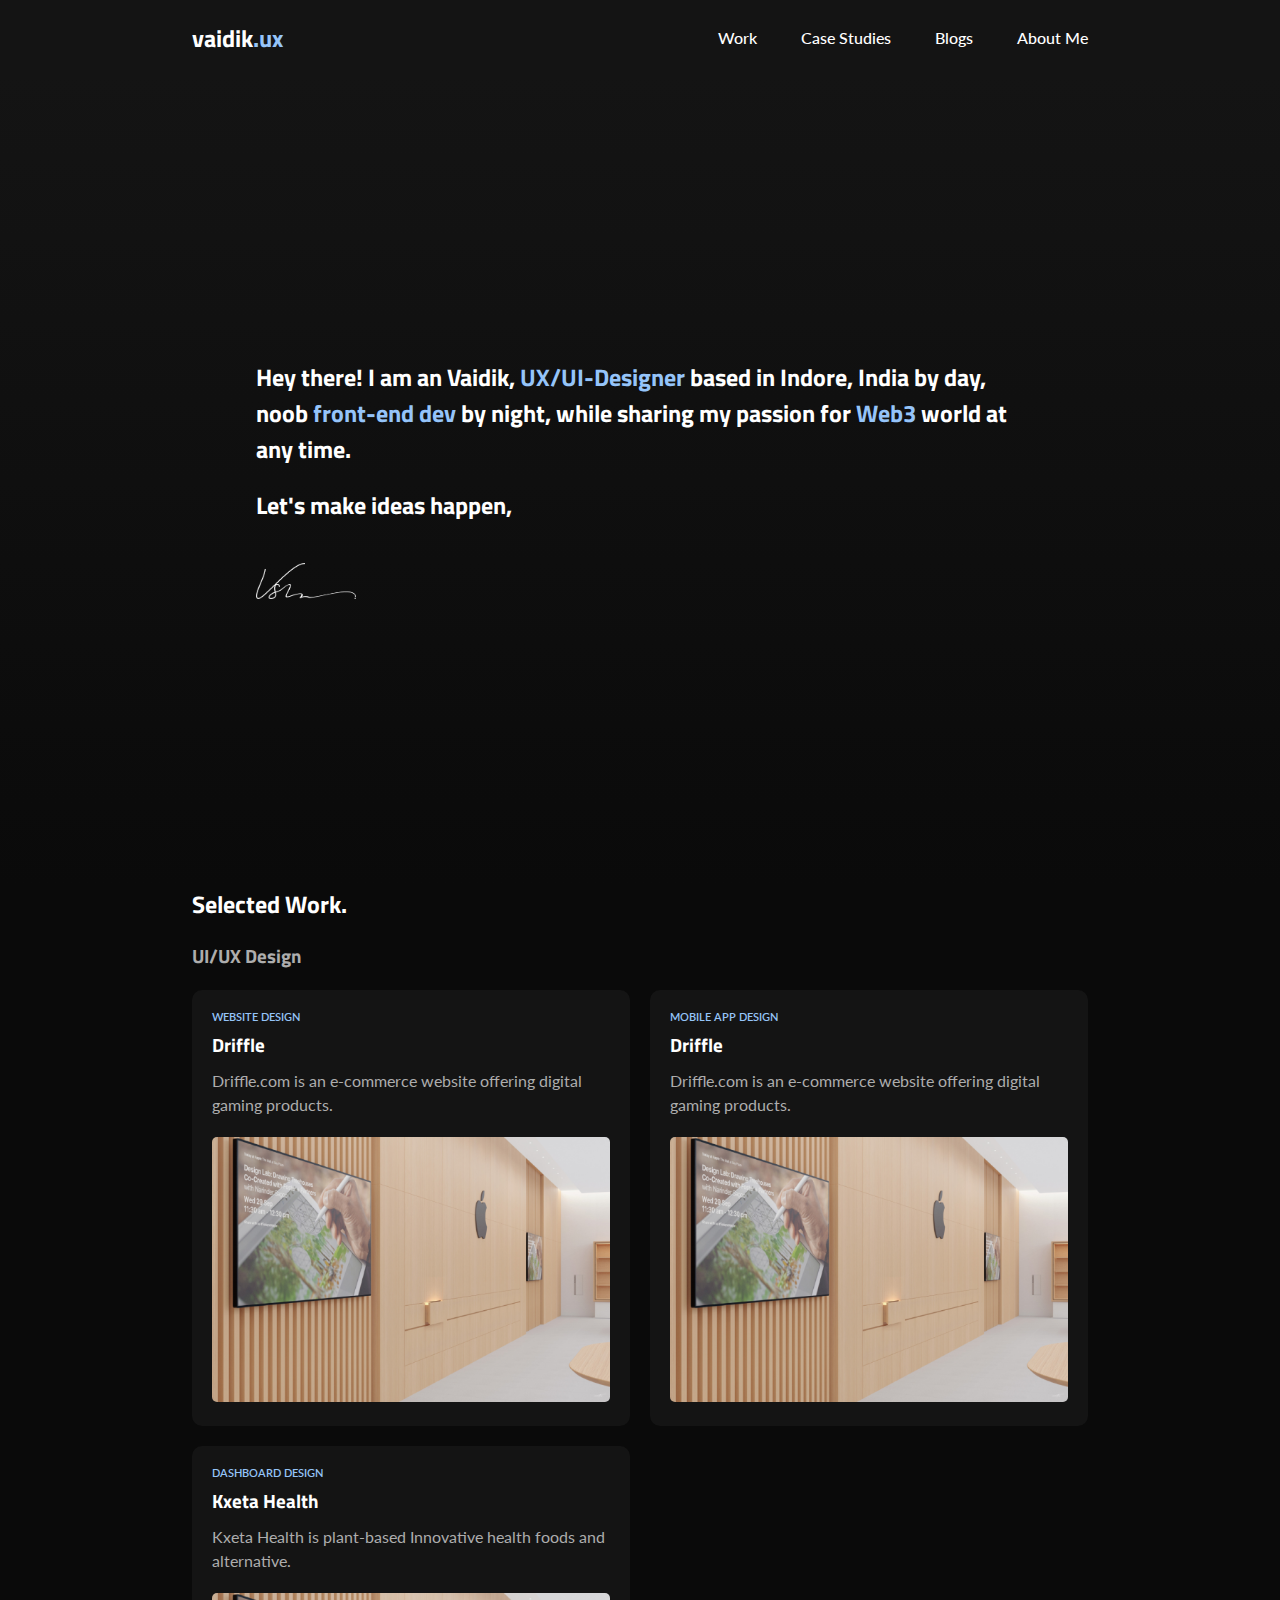
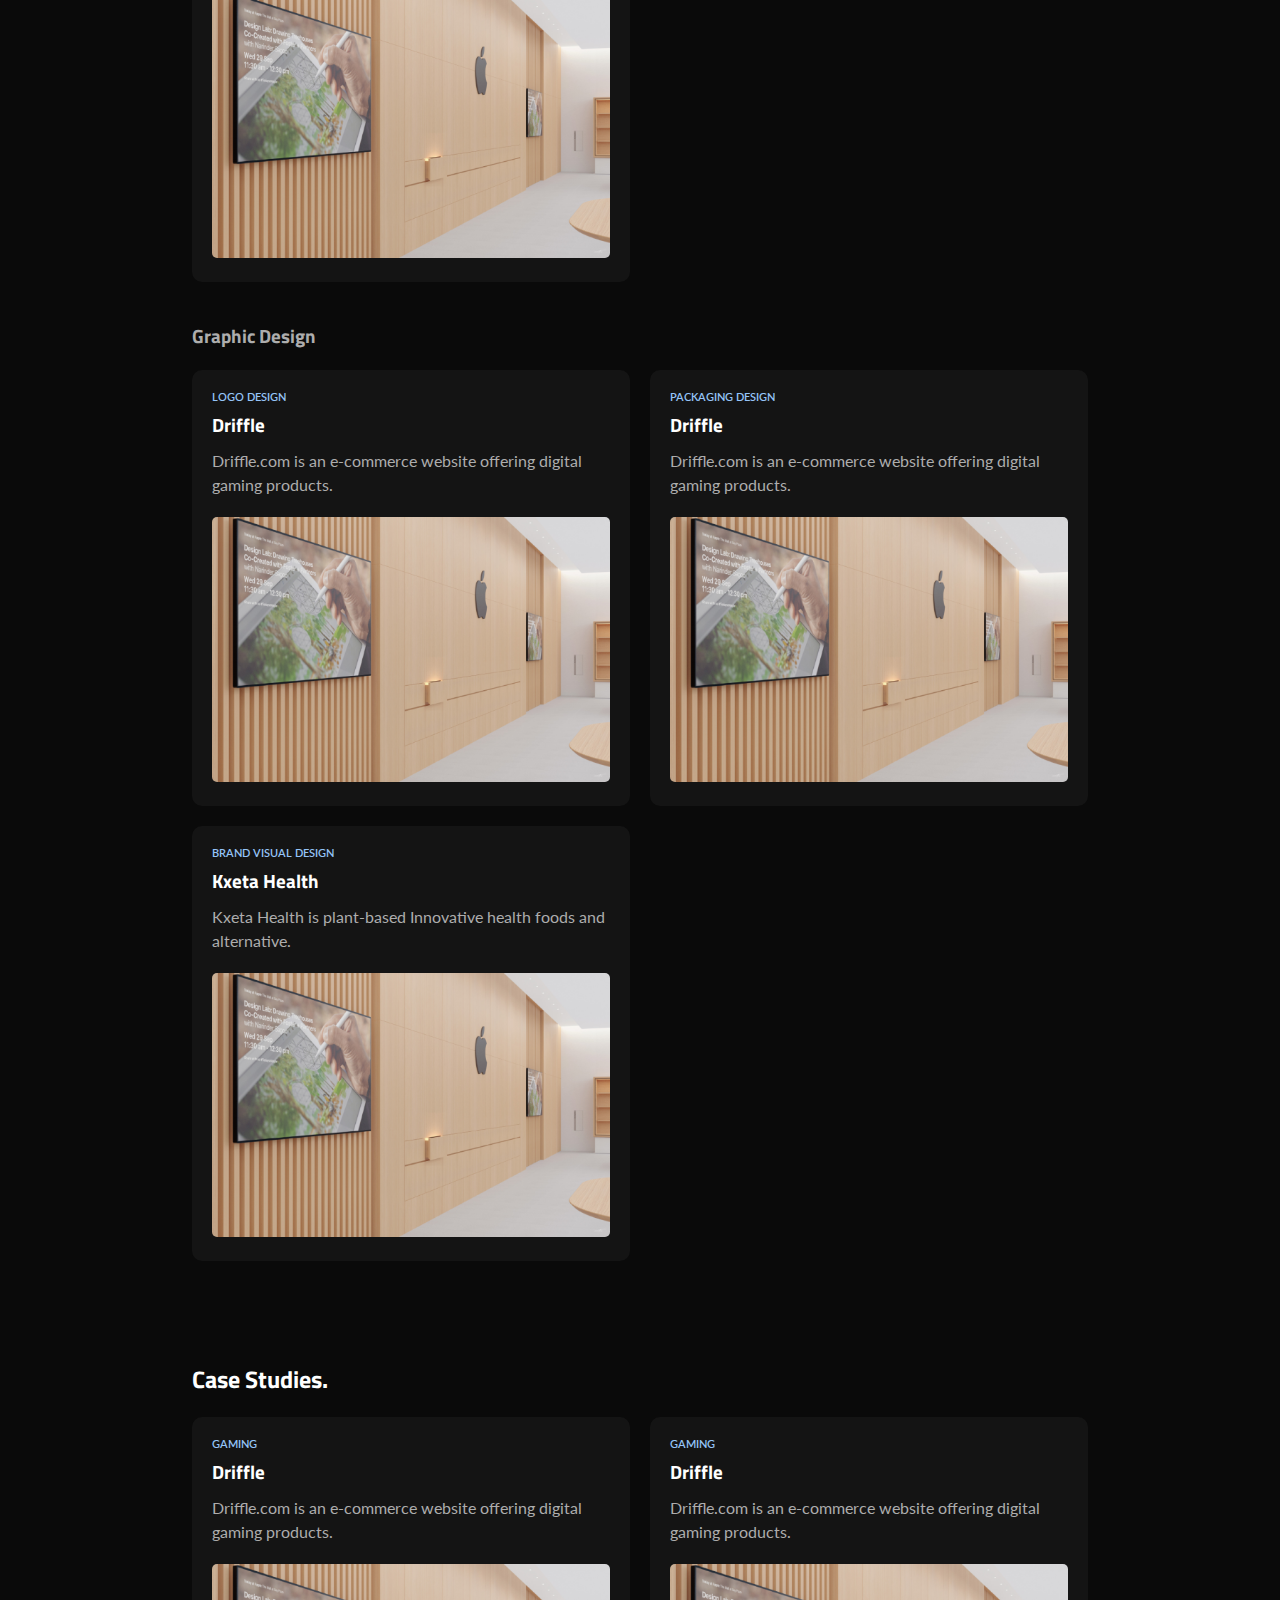
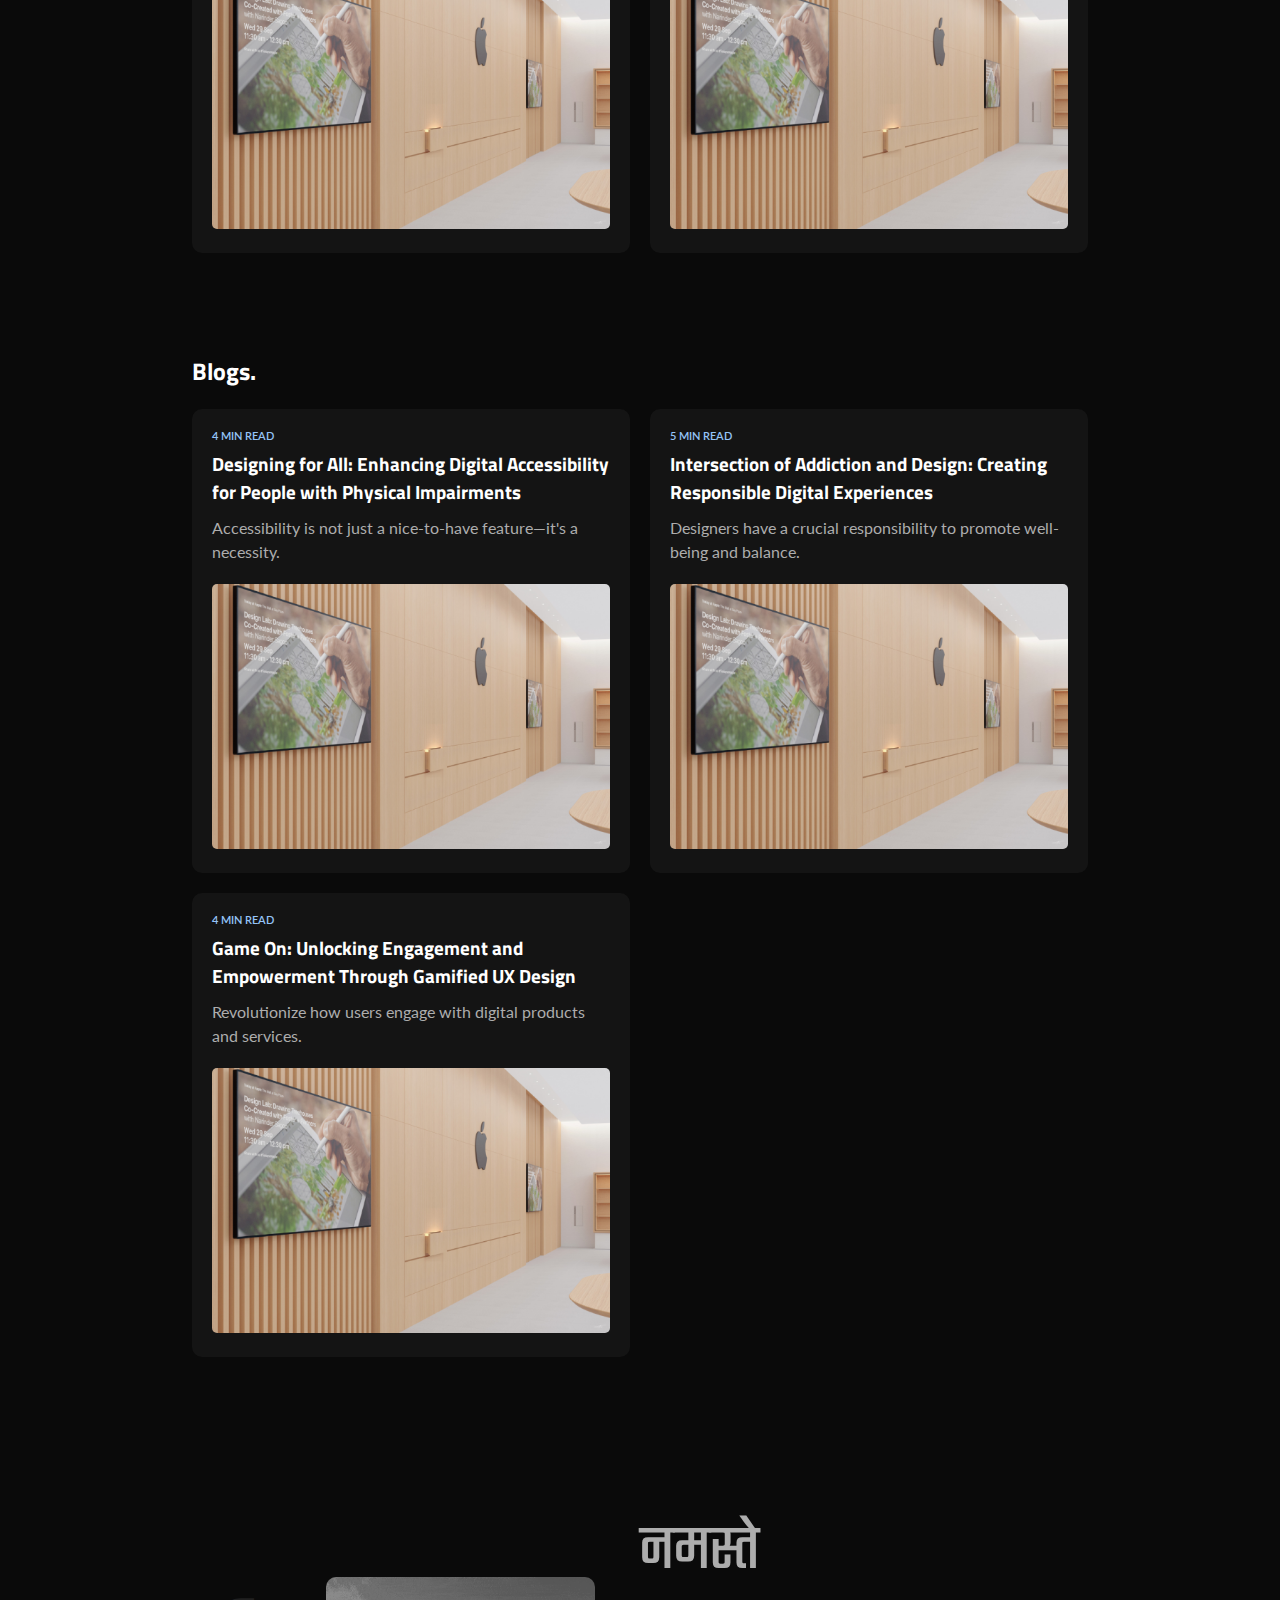
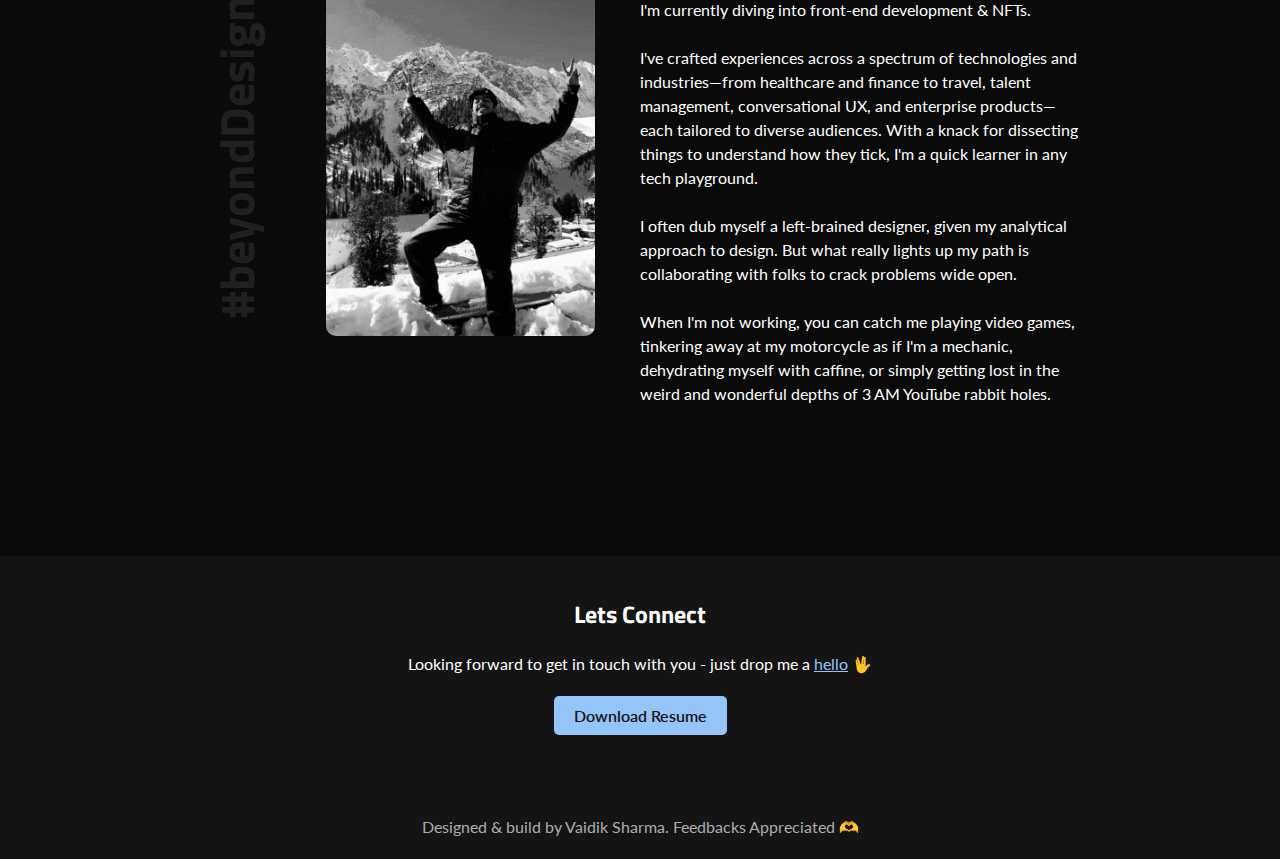
==== index.html @ 624ec1c7 "Add files via upload" ====
<!DOCTYPE html>
<html lang="en">
  <head>
    <link rel="stylesheet" href="stylesheet.css" />
    <meta charset="UTF-8" />
    <meta name="viewport" content="width=device-width, initial-scale=1.0" />
    <title>Vaidik's Portfolio | UI/UX Design</title>
    <meta name="description" content="Explore Vaidik's portfolio showcasing UI/UX design projects, graphic design work, and insightful blog articles on design and technology. Based in Indore, India." />
    <meta name="keywords" content="UI design, UX design, graphic design, portfolio, web design, user experience, Indore, India" />
    <link rel="preconnect" href="https://fonts.googleapis.com" />
    <link rel="preconnect" href="https://fonts.gstatic.com" crossorigin />
    <link
      href="https://fonts.googleapis.com/css2?family=Lato:ital,wght@0,100;0,300;0,400;0,700;0,900;1,100;1,300;1,400;1,700;1,900&display=swap"
      rel="stylesheet"
    />
    <link
      href="https://fonts.googleapis.com/css2?family=Titillium+Web:ital,wght@0,200;0,300;0,400;0,600;0,700;0,900;1,200;1,300;1,400;1,600;1,700&display=swap"
      rel="stylesheet"
    />
    <link
      href="https://fonts.googleapis.com/css2?family=Teko:wght@300..700&display=swap"
      rel="stylesheet"
    />
    <link
      rel="stylesheet"
      href="https://cdnjs.cloudflare.com/ajax/libs/font-awesome/6.5.2/css/all.min.css"
      integrity="sha512-SnH5WK+bZxgPHs44uWIX+LLJAJ9/2PkPKZ5QiAj6Ta86w+fsb2TkcmfRyVX3pBnMFcV7oQPJkl9QevSCWr3W6A=="
      crossorigin="anonymous"
      referrerpolicy="no-referrer"
    />
    <link rel="shortcut icon" type="x-icon" href="favicon.png">  
</head>
  <body>
    <header>
         <div class="logo_text">
            <a href="#home">
                <h2>vaidik</h2>
                <h2 class="logo_dotux">.ux</h2>
            </a>
        </div>

      <div class="header_right">
        <nav>
          <ul class="nav_links">
            <li><a href="#projects">Work</a></li>
            <li><a href="#casestudies">Case Studies</a></li>
            <li><a href="#blogs">Blogs</a></li>
            <li><a href="#about">About Me</a></li>
          </ul>
        </nav>
        </div>  
    </header>

    <div id="home" class="first_section">
      <div class="quote">
        <h2>
          Hey there! I am an Vaidik,
          <em class="highlight-text">UX/UI-Designer</em> based in Indore, India
          by day, noob <em class="highlight-text">front-end dev</em> by night,
          while sharing my passion for
          <em class="highlight-text">Web3</em> world at any time.
        </h2>
        <h2>Let's make ideas happen,</h2>
        <img class="signature" src="signature.webp" alt="Please note that the signature displayed on this website is purely for aesthetic purposes and personal branding. It is not intended to serve as an official or legally binding signature. Any use of this signature for official or legal documents is not recommended and should be avoided. Thank you for your understanding." />
      </div>
    </div>

    <div id="projects" class="project_section">
      <h2>Selected Work.</h2>

      <div class="project_sub_section">
        <div class="project_subheading">
          <h3>UI/UX Design</h3>
        </div>
        <div class="tile_grid">
          <a href="#" target="_blank">
            <div class="tile_card">
            <h6>WEBSITE DESIGN</h6>
            <h3>Driffle</h3>
            <p>
              Driffle.com is an e-commerce website offering digital gaming
              products.
            </p>
            <img
              class="tile_img"
              src="Screenshot 2024-04-13 132102.png"
              alt=""
            />
          </div></a>
          <a href="#" target="_blank">
          <div class="tile_card">
            <h6>MOBILE APP DESIGN</h6>
            <h3>Driffle</h3>
            <p>
              Driffle.com is an e-commerce website offering digital gaming
              products.
            </p>
            <img
              class="tile_img"
              src="Screenshot 2024-04-13 132102.png"
              alt=""
            />
          </div></a>
          <a href="#" target="_blank">
          <div class="tile_card">
            <h6>DASHBOARD DESIGN</h6>
            <h3>Kxeta Health</h3>
            <p>
              Kxeta Health is plant-based Innovative health foods and
              alternative.
            </p>
            <img
              class="tile_img"
              src="Screenshot 2024-04-13 132102.png"
              alt=""
            />
          </div></a>
        </div>
      </div>
      <div class="project_sub_section">
        <div class="project_subheading">
          <h3>Graphic Design</h3>
        </div>
        <div class="tile_grid">
          <div class="tile_card">
            <h6>LOGO DESIGN</h6>
            <h3>Driffle</h3>
            <p>
              Driffle.com is an e-commerce website offering digital gaming
              products.
            </p>
            <img
              class="tile_img"
              src="Screenshot 2024-04-13 132102.png"
              alt=""
            />
          </div>
          <div class="tile_card">
            <h6>PACKAGING DESIGN</h6>
            <h3>Driffle</h3>
            <p>
              Driffle.com is an e-commerce website offering digital gaming
              products.
            </p>
            <img
              class="tile_img"
              src="Screenshot 2024-04-13 132102.png"
              alt=""
            />
          </div>
          <div class="tile_card">
            <h6>BRAND VISUAL DESIGN</h6>
            <h3>Kxeta Health</h3>
            <p>
              Kxeta Health is plant-based Innovative health foods and
              alternative.
            </p>
            <img
              class="tile_img"
              src="Screenshot 2024-04-13 132102.png"
              alt=""
            />
          </div>
        </div>
      </div>
    </div>

    <div id="casestudies" class="casestudies_section">
      <h2>Case Studies.</h2>

      <div class="tile_grid_case">
        <div class="tile_card">
          <h6>GAMING</h6>
          <h3>Driffle</h3>
          <p>
            Driffle.com is an e-commerce website offering digital gaming
            products.
          </p>
          <img
            class="tile_img"
            src="Screenshot 2024-04-13 132102.png"
            alt=""
          />
        </div>
        <div class="tile_card">
          <h6>GAMING</h6>
          <h3>Driffle</h3>
          <p>
            Driffle.com is an e-commerce website offering digital gaming
            products.
          </p>
          <img
            class="tile_img"
            src="Screenshot 2024-04-13 132102.png"
            alt=""
          />
        </div>
      </div>
    </div>

    <div id="blogs" class="blogs_section">
      <h2>Blogs.</h2>

      <div class="tile_grid">
        <div class="tile_card">
          <h6><i class="fa-regular fa-clock"></i> 4 MIN READ</h6>
          <h3>Designing for All: Enhancing Digital Accessibility for People with Physical Impairments</h3>
          <p>
            Accessibility is not just a nice-to-have feature—it's a necessity. 
          </p>
          <img
            class="tile_img"
            src="Screenshot 2024-04-13 132102.png"
            alt=""
          />
        </div>
        <div class="tile_card">
          <h6><i class="fa-regular fa-clock"></i> 5 MIN READ</h6>
          <h3>Intersection of Addiction and Design: Creating Responsible Digital Experiences</h3>
          <p>
            Designers have a crucial responsibility to promote well-being and balance.
          </p>
          <img
            class="tile_img"
            src="Screenshot 2024-04-13 132102.png"
            alt=""
          />
        </div>
        <div class="tile_card">
          <h6><i class="fa-regular fa-clock"></i> 4 MIN READ</h6>
          <h3>Game On: Unlocking Engagement and Empowerment Through Gamified UX Design</h3>
          <p>Revolutionize how users engage with digital products and services.
          </p>
          <img
            class="tile_img"
            src="Screenshot 2024-04-13 132102.png"
            alt=""
          />
        </div>
      </div>
    </div>

    <div id="about" class="about_section">
      <div class="heading">
        <h1 class="vertical_text">#beyondDesign</h1>
      </div>
      <audio id="heartbeat" src="music.mp3" preload="auto">
      </audio>
      
      <div class="about_img_div">
        <img id="play"
          class="about_img"
          src="gifmaker_me.gif"
          alt="a GIF of pictures showcasing vaidik's life other than work."
        />
      </div>
      <div class="about_text">
        <h1 class="hindi">नमस्ते</h1>
        <p>I'm currently diving into front-end development & NFTs.​
<br><br>
            I've crafted experiences across a spectrum of technologies and industries—from healthcare and finance to travel, talent management, conversational UX, and enterprise products—each tailored to diverse audiences. With a knack for dissecting things to understand how they tick, I'm a quick learner in any tech playground.​
        <br><br>    
            I often dub myself a left-brained designer, given my analytical approach to design. But what really lights up my path is collaborating with folks to crack problems wide open.​
            <br><br>
            When I'm not working, you can catch me playing video games, tinkering away at my motorcycle as if I'm a mechanic, dehydrating myself with caffine, or simply getting lost in the weird and wonderful depths of 3 AM YouTube rabbit holes.</p>
      </div>
    </div>

    <footer>
      <h2>Lets Connect</h2>
      <p>
        Looking forward to get in touch with you - just drop me a
        <a href="mailto:vaidiksharma0@gmail.com" class="footer_email">hello</a>
        🖖
      </p>

      <a href="CV_Vaidik_Sharma.pdf" download="CV Vaidik Sharma"> 

      <button type="button"">
        Download Resume
        </button>
    </a>      
      <div class="footer_social_icons">
        <a href="https://www.linkedin.com/in/vaidik-sharma-a60a1a162/" aria-label="Vaidik's LinkedIn Profile"
          ><span style="font-size: 1.2rem">
            <span style="color: white">
              <i class="fa-brands fa-linkedin-in"></i>
            </span> </span
        ></a>
        <a href="https://www.behance.net/vaidiksharma"
        aria-label="Checkout Vadik's design work on Behance"><span style="font-size: 1.2rem">
            <span style="color: white">
              <i class="fa-brands fa-behance"></i>
            </span> </span
        ></a>
        <a href="https://twitter.com/vaidiksharma0" aria-label="See what Vaidik has to say on Twitter."
          ><span style="font-size: 1.2rem">
            <span style="color: white">
              <i class="fa-brands fa-x-twitter"></i>
            </span> </span
        ></a>
        </a>
        <a href="https://github.com/vaidiksharma" aria-label="Checkout some noob code on Vaidik's Github profile."
          ><span style="font-size: 1.2rem">
            <span style="color: white">
              <i class="fa-brands fa-github"></i>
            </span> </span
        ></a>
        </a>
        <a href="https://medium.com/@vaidiksharma0" aria-label="Read more of Vaidik's blogs on Medium."
          ><span style="font-size: 1.2rem">
            <span style="color: white">
              <i class="fa-brands fa-medium"></i>
            </span> </span
        ></a>
      </div>
      <p class="copyright">
        Designed & build by Vaidik Sharma. Feedbacks Appreciated 🫶
      </p>
    </footer>
    <script src="script.js">
    </script>
  </body>
</html>
---- stylesheet.css ----
* {
  margin: 0;
  padding: 0;
  /* box-sizing: content-box; */
}

html {
  scroll-behavior: smooth;
  scroll-padding-top: 130px;
}

body {
  background-color: rgb(10, 10, 10);
}

::-webkit-scrollbar {
  width: 0;
}

h1 {
  font-family: "Titillium Web", sans-serif;
  font-weight: 800;
  font-style: normal;
  color: white;
  margin-bottom: 20px;
}

h2 {
  font-family: "Titillium Web", sans-serif;
  font-weight: 700;
  font-style: normal;
  color: white;
  margin-bottom: 20px;
}

.hindi {
  font-family: "Teko", sans-serif;
  font-optical-sizing: auto;
  font-weight: 400;
  font-style: normal;
  font-size: 4rem;
  color: #adadad;
  margin-bottom: 0;
}

.vertical_text {
  font-size: 3rem;
  font-weight: 700;
  transform: rotate(-90deg);
  color: #202020;
  margin-bottom: 0;
  /* opacity: 0.1; */
}

h3 {
  font-family: "Titillium Web", sans-serif;
  font-weight: 700;
  font-style: normal;
  color: white;
  /* margin-bottom: 20px; */
}

h6 {
  font-family: "Lato", sans-serif;
  font-weight: 600;
  font-style: normal;
  color: #95c4f9;
  margin-bottom: 8px;
  /* margin-top: 20px; */
}

p {
  font-family: "Lato", sans-serif;
  font-weight: 400;
  font-style: normal;
  color: white;
  line-height: 1.5;
}

header {
  position: sticky;
  top: 0;
  display: flex;
  align-items: center;
  justify-content: space-between;
  padding: 20px 15%;
  background-color: #141414;
  z-index: 1;
}

@media (max-width: 450px) {
  header {
    padding: 15px 10%;
  }
}

@media (max-width: 450px) {
  .quote {
    /* background-color: #094f9d; */
    width: 80%;
  }
}

.logo_text {
  display: flex;
  cursor: pointer;
}

.logo_text h2 {
  margin-bottom: 0;
}

.logo_text a {
  display: contents;
}

@keyframes blink {
  0%,
  100% {
    opacity: 1;
  }
  50% {
    opacity: 0;
  }
}
.logo_dotux {
  color: #95c4f9;
  animation: blink 1.5s linear infinite;
}

.nav_links {
  list-style: none;
}

.nav_links li {
  display: inline-block;
  padding-left: 40px;
}

.nav_links li a {
  font-family: "Lato", sans-serif;
  font-weight: 500;
  font-style: normal;
  transition: all 0.3s ease 0s;
  font-size: 16px;
  color: white;
  text-decoration: none;
}

.nav_links li a:hover {
  color: #95c4f9;
}

.header_right {
  display: flex;
  align-items: center;
  gap: 40px;
}

button {
  background-color: #95c4f9;
  border: 0cap;
  border-radius: 5px;
  padding: 10px 20px;
  font-family: "Lato", sans-serif;
  font-weight: 600;
  font-style: normal;
  font-size: medium;
  color: #141414;
  cursor: pointer;
  transition: all 0.3s ease 0s;
  margin-bottom: 40px;
}

button:hover {
  background-color: #aad0fa;
}

.tile_grid a {
  text-decoration: none;
}

.first_section {
  background: rgb(20, 20, 20);
  background: linear-gradient(
    180deg,
    rgba(20, 20, 20, 1) 0%,
    rgba(10, 10, 10, 1) 100%
  );
  height: 90dvh;
  display: flex;
  flex-direction: column;
  justify-content: center;
  align-items: center;
}

.quote {
  width: 60%;
}

.signature {
  width: 100px;
  height: auto;
  margin-top: 20px;
}

em {
  font-style: normal;
}

.highlight-text {
  color: #95c4f9;
}

.project_section {
  padding: 0 15%;
  margin-top: 0px;
}

.casestudies_section {
  padding: 0 15%;
  margin-top: 100px;
}
.blogs_section {
  padding: 0 15%;
  margin-top: 100px;
}

.project_subheading h3 {
  color: #adadad;
  margin-bottom: 20px;
}

.project_sub_section {
  margin-bottom: 40px;
}

.tile_grid {
  display: grid;
  grid-template-columns: repeat(auto-fill, minmax(300px, 1fr));
  grid-gap: 20px;
}

.tile_grid_case {
  display: grid;
  grid-template-columns: 1fr 1fr;
  gap: 20px;
}

.tile_card {
  background-color: #141414;
  box-sizing: border-box;
  padding: 20px;
  border-radius: 10px;
  align-self: stretch;
}

.tile_card:hover {
  background-color: #202020;
  transition: all 0.2s ease-in-out;
  transform: scale(1.01);
}

.tile_card:hover h3 {
  color: #95c4f9;
  transition: all 0.2s ease;
}

.tile_card:hover h6 {
  color: #adadad;
  transition: all 0.2s ease;
}

.tile_img {
  width: 100%;
  margin-top: 20px;
  border-radius: 5px;
}

.tile_card h3 {
  margin-bottom: 10px;
}

.tile_card p {
  color: #adadad;
}

.about_section {
  margin-top: 150px;
  margin-bottom: 150px;
  display: flex;
  padding: 0 15%;
  align-items: center;
  justify-content: space-between;
}

.heading {
  width: 10%;
  height: 100%;
  display: flex;
  align-items: center;
  justify-content: center;
  animation: blink 3s linear infinite;
}

.about_img_div {
  width: 30%;
  height: 100%;
  display: flex;
  align-items: center;
  justify-content: center;
}

.about_img {
  width: 100%;
  border-radius: 10px;
  filter: grayscale();
}

.about_img:hover {
  transition: all 0.3s ease 0s;
  filter: none;
}

.about_text {
  width: 50%;
}

footer {
  background-color: #141414;
  display: flex;
  align-items: center;
  flex-direction: column;
  justify-content: center;
}

footer h2 {
  margin-top: 40px;
}

.footer_email {
  font-family: "Lato", sans-serif;
  font-weight: 400;
  font-style: normal;
  color: #95c4f9;
  text-decoration: underline;
}

footer p {
  margin-bottom: 20px;
}

.copyright {
  color: #adadad;
  margin-bottom: 20px;
}

.footer_social_icons {
  display: flex;
  gap: 20px;
  margin-bottom: 40px;
}

.footer_social_icons i:hover {
  color: #95c4f9;
  transition: all 0.3s ease 0s;
}
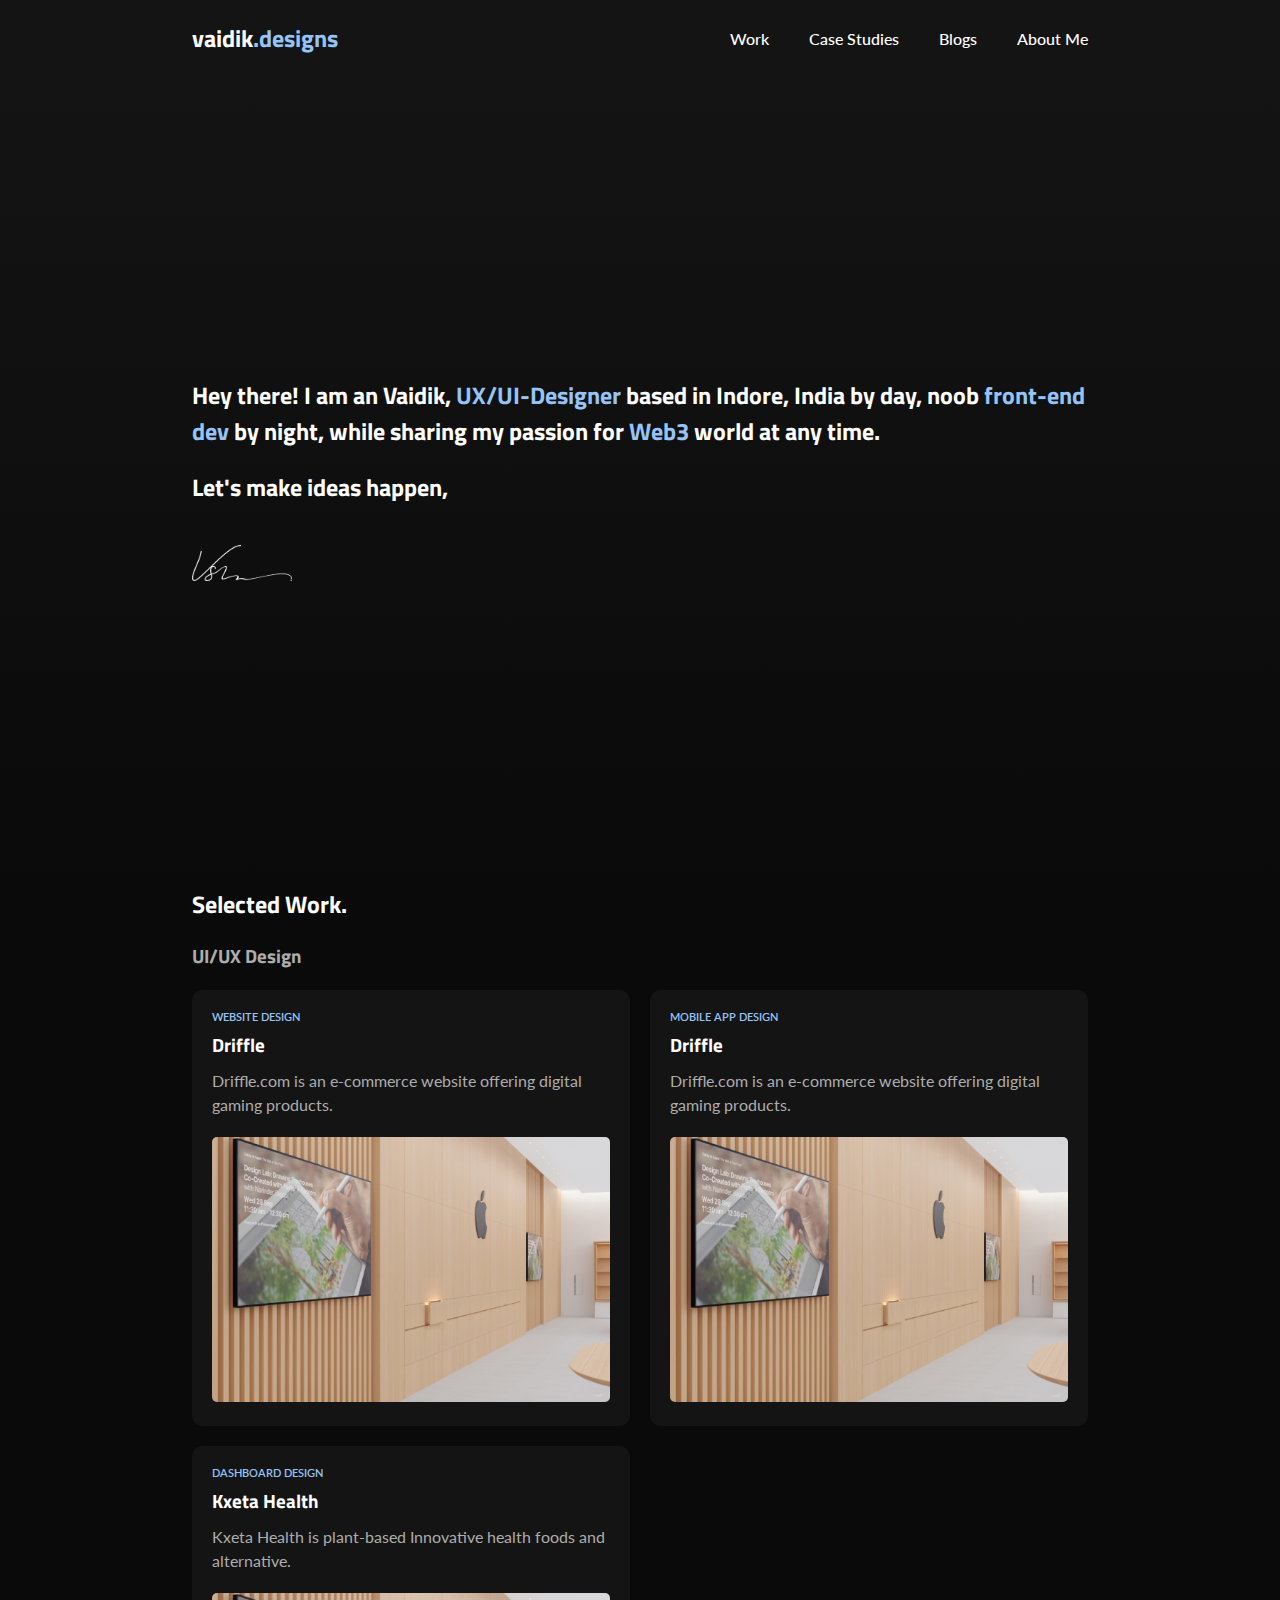
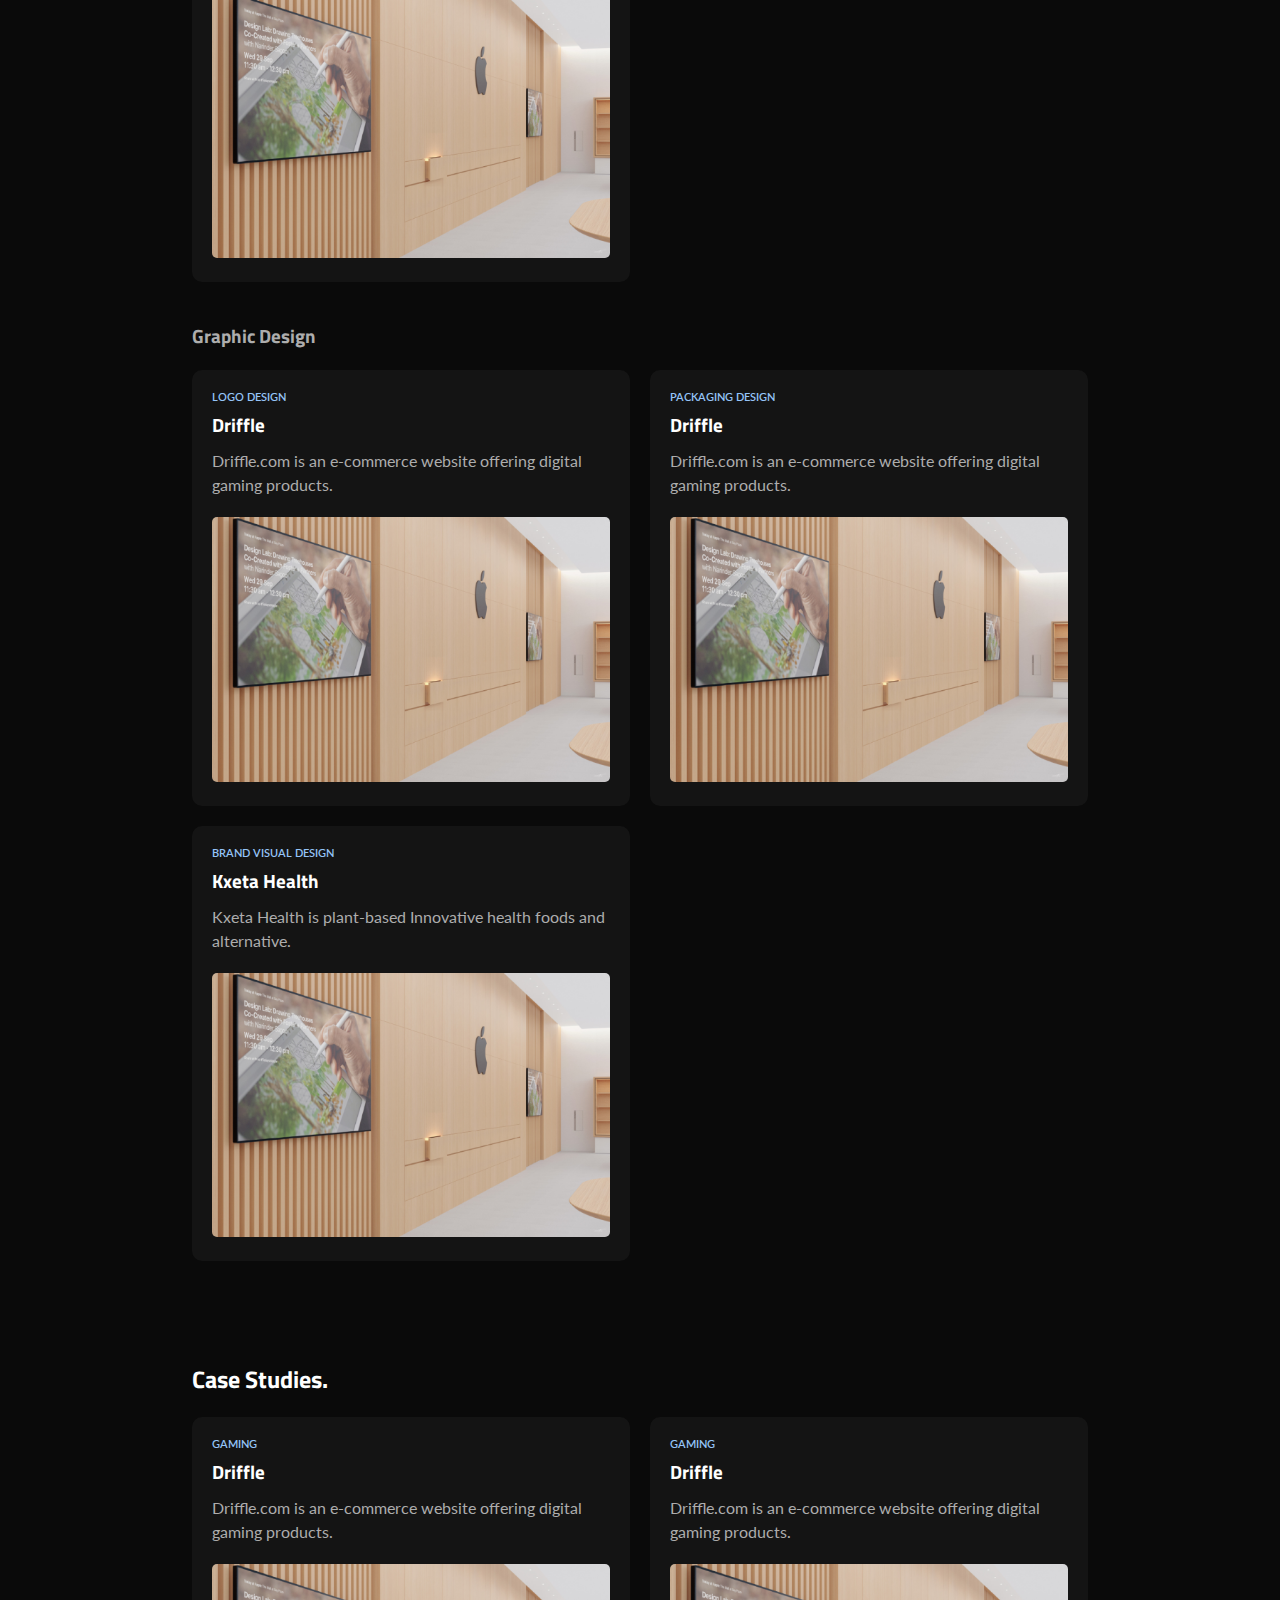
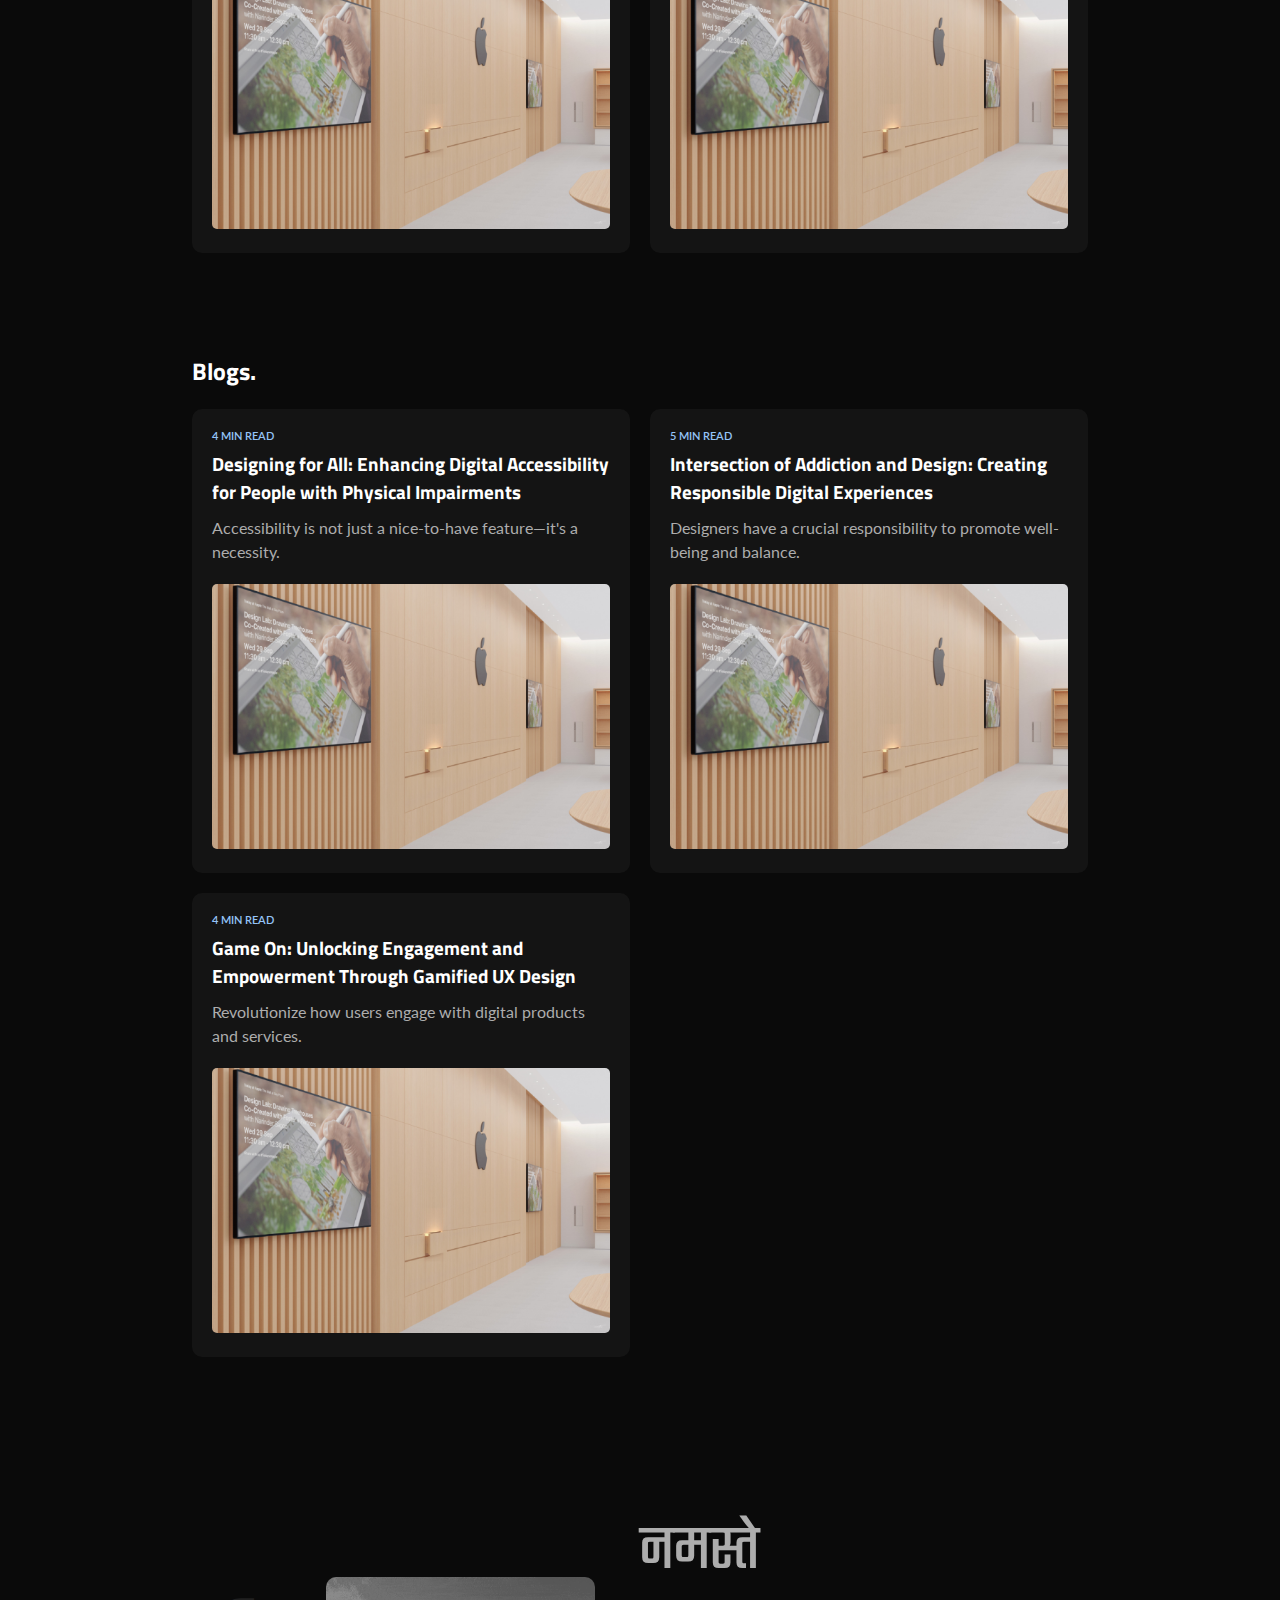
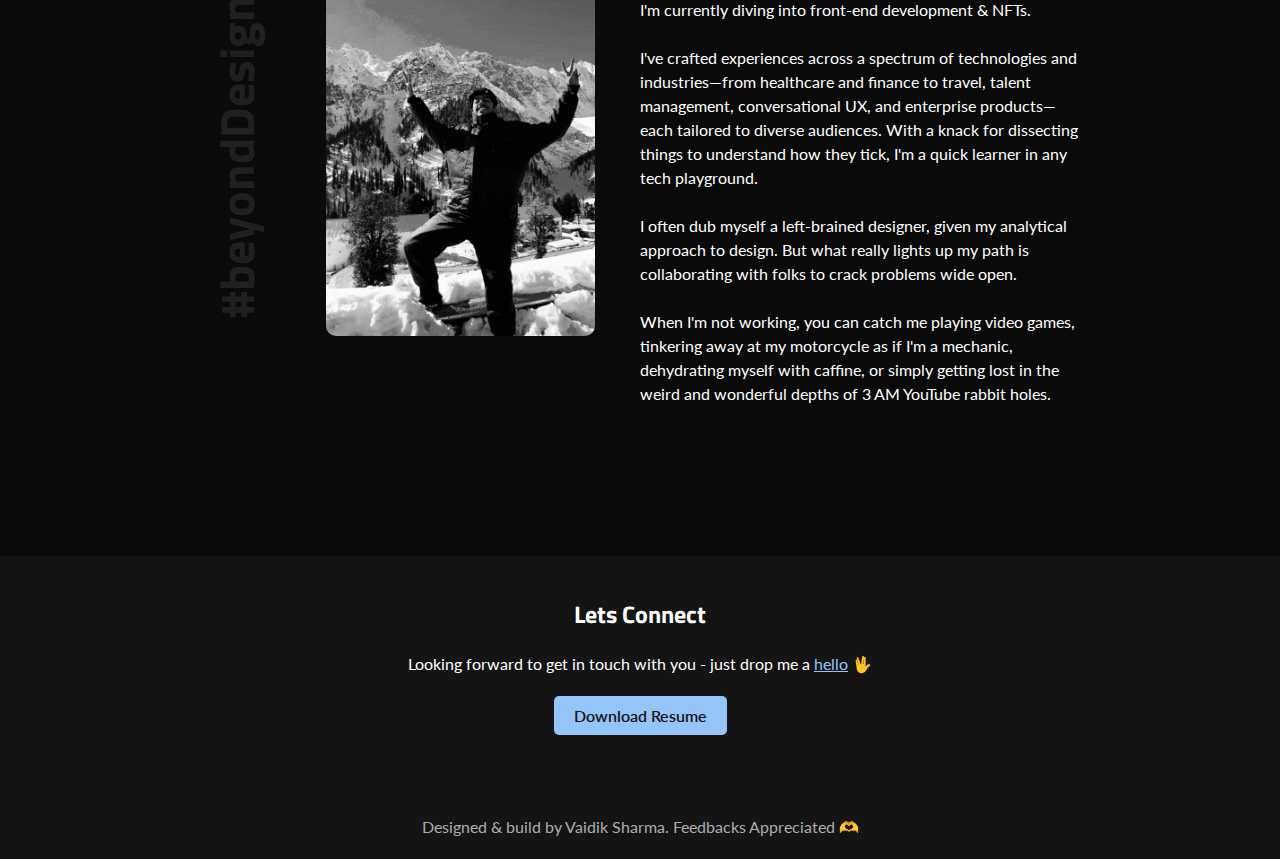
==== commit 61161382: "Add files via upload" ====
--- a/index.html
+++ b/index.html
@@ -28,28 +28,66 @@
       crossorigin="anonymous"
       referrerpolicy="no-referrer"
     />
+    <link rel="stylesheet" href="https://fonts.googleapis.com/css2?family=Material+Symbols+Outlined:opsz,wght,FILL,GRAD@48,400,0,0" />
     <link rel="shortcut icon" type="x-icon" href="favicon.png">  
 </head>
   <body>
-    <header>
+    <nav>
+      <ul class="sidebar">
+
+<li class="nav_top_mobile">
+
+        
+        <div class="logo_text">
+          <a href="#home">
+              <h2>vaidik</h2>
+              <h2 class="logo_dotux">.designs</h2>
+          </a></div>
+
+          <a href="#" onclick="hideSidebar()">
+            <span class="material-symbols-outlined">close</span></a>
+        </li>
+        
+        <li><a href="#projects">Work</a></li>
+        <li><a href="#casestudies">Case Studies</a></li>
+        <li><a href="#blogs">Blogs</a></li>
+        <li><a href="#about">About Me</a></li>
+      </ul>
+      <ul>
+        <li><div class="logo_text">
+          <a href="#home">
+              <h2>vaidik</h2>
+              <h2 class="logo_dotux">.designs</h2>
+          </a>
+      </div></li>
+        <li class="hideOnMobile"><a href="#projects">Work</a></li>
+        <li class="hideOnMobile"><a href="#casestudies">Case Studies</a></li>
+        <li class="hideOnMobile"><a href="#blogs">Blogs</a></li>
+        <li class="hideOnMobile"><a href="#about">About Me</a></li>
+        <li class="menu-button" onclick=showSidebar()><a href="#"><span class="material-symbols-outlined">
+          menu
+          </span></a></li>
+      </ul>
+    </nav>
+
+
+
+    <!-- <header>
          <div class="logo_text">
             <a href="#home">
                 <h2>vaidik</h2>
-                <h2 class="logo_dotux">.ux</h2>
+                <h2 class="logo_dotux">.designs</h2>
             </a>
         </div>
-
-      <div class="header_right">
-        <nav>
+<nav class="navigation">
           <ul class="nav_links">
             <li><a href="#projects">Work</a></li>
             <li><a href="#casestudies">Case Studies</a></li>
             <li><a href="#blogs">Blogs</a></li>
             <li><a href="#about">About Me</a></li>
           </ul>
-        </nav>
-        </div>  
-    </header>
+        </nav>  
+    </header> -->
 
     <div id="home" class="first_section">
       <div class="quote">
@@ -241,9 +279,9 @@
     </div>
 
     <div id="about" class="about_section">
-      <div class="heading">
+      
         <h1 class="vertical_text">#beyondDesign</h1>
-      </div>
+      
       <audio id="heartbeat" src="music.mp3" preload="auto">
       </audio>
       
@@ -281,33 +319,33 @@
         </button>
     </a>      
       <div class="footer_social_icons">
-        <a href="https://www.linkedin.com/in/vaidik-sharma-a60a1a162/" aria-label="Vaidik's LinkedIn Profile"
+        <a href="https://www.linkedin.com/in/vaidik-sharma-a60a1a162/" aria-label="Vaidik's LinkedIn Profile" target="_blank"
           ><span style="font-size: 1.2rem">
             <span style="color: white">
               <i class="fa-brands fa-linkedin-in"></i>
             </span> </span
         ></a>
-        <a href="https://www.behance.net/vaidiksharma"
+        <a href="https://www.behance.net/vaidiksharma" target="_blank"
         aria-label="Checkout Vadik's design work on Behance"><span style="font-size: 1.2rem">
             <span style="color: white">
               <i class="fa-brands fa-behance"></i>
             </span> </span
         ></a>
-        <a href="https://twitter.com/vaidiksharma0" aria-label="See what Vaidik has to say on Twitter."
+        <a href="https://twitter.com/vaidiksharma0" target="_blank" aria-label="See what Vaidik has to say on Twitter."
           ><span style="font-size: 1.2rem">
             <span style="color: white">
               <i class="fa-brands fa-x-twitter"></i>
             </span> </span
         ></a>
         </a>
-        <a href="https://github.com/vaidiksharma" aria-label="Checkout some noob code on Vaidik's Github profile."
+        <a href="https://github.com/vaidiksharma" target="_blank" aria-label="Checkout some noob code on Vaidik's Github profile."
           ><span style="font-size: 1.2rem">
             <span style="color: white">
               <i class="fa-brands fa-github"></i>
             </span> </span
         ></a>
         </a>
-        <a href="https://medium.com/@vaidiksharma0" aria-label="Read more of Vaidik's blogs on Medium."
+        <a href="https://medium.com/@vaidiksharma0" target="_blank" aria-label="Read more of Vaidik's blogs on Medium."
           ><span style="font-size: 1.2rem">
             <span style="color: white">
               <i class="fa-brands fa-medium"></i>
--- a/stylesheet.css
+++ b/stylesheet.css
@@ -9,8 +9,15 @@
   scroll-padding-top: 130px;
 }
 
+@media (max-width: 500px) {
+  html {
+    scroll-padding-top: 100px;
+  }
+}
+
 body {
   background-color: rgb(10, 10, 10);
+  min-height: 100dvh;
 }
 
 ::-webkit-scrollbar {
@@ -23,6 +30,7 @@
   font-style: normal;
   color: white;
   margin-bottom: 20px;
+  cursor: default;
 }
 
 h2 {
@@ -31,25 +39,7 @@
   font-style: normal;
   color: white;
   margin-bottom: 20px;
-}
-
-.hindi {
-  font-family: "Teko", sans-serif;
-  font-optical-sizing: auto;
-  font-weight: 400;
-  font-style: normal;
-  font-size: 4rem;
-  color: #adadad;
-  margin-bottom: 0;
-}
-
-.vertical_text {
-  font-size: 3rem;
-  font-weight: 700;
-  transform: rotate(-90deg);
-  color: #202020;
-  margin-bottom: 0;
-  /* opacity: 0.1; */
+  /* cursor: default; */
 }
 
 h3 {
@@ -77,7 +67,7 @@
   line-height: 1.5;
 }
 
-header {
+nav {
   position: sticky;
   top: 0;
   display: flex;
@@ -88,16 +78,86 @@
   z-index: 1;
 }
 
-@media (max-width: 450px) {
-  header {
-    padding: 15px 10%;
-  }
-}
-
-@media (max-width: 450px) {
-  .quote {
-    /* background-color: #094f9d; */
-    width: 80%;
+nav ul {
+  width: 100%;
+  list-style: none;
+  display: flex;
+  justify-content: flex-end;
+  align-items: center;
+}
+
+nav a {
+  height: 100%;
+  padding-left: 40px;
+  display: flex;
+  align-items: center;
+  color: white;
+  font-family: "Lato", sans-serif;
+  font-weight: 500;
+  font-style: normal;
+  transition: all 0.3s ease 0s;
+  font-size: 16px;
+  text-decoration: none;
+}
+nav a:hover {
+  color: #95c4f9;
+}
+nav li:first-child {
+  margin-right: auto;
+}
+.sidebar {
+  padding-top: 20px;
+  padding-bottom: 40px;
+  position: fixed;
+  top: 0;
+  right: 0;
+  width: 250px;
+  background-color: #141414;
+  box-shadow: -10px 0 10px rgba(0, 0, 0, 0.1);
+  list-style: none;
+  display: none;
+  flex-direction: column;
+  align-items: flex-start;
+  justify-content: flex-start;
+  gap: 40px;
+  z-index: 1;
+  transition: all 0.3s ease 0s;
+}
+
+.nav_top_mobile {
+  width: 100%;
+  display: flex;
+  align-items: center;
+  justify-content: space-between;
+}
+
+.sidebar li {
+  /* width: 100dvw; */
+  padding-left: 15%;
+}
+.sidebar a {
+  /* width: 100%; */
+  padding-left: 0;
+}
+.sidebar a:hover {
+  /* width: 100%; */
+  color: #95c4f9;
+  padding-left: 0;
+}
+.menu-button {
+  display: none;
+}
+@media (max-width: 500px) {
+  .hideOnMobile {
+    display: none;
+  }
+  .menu-button {
+    display: block;
+  }
+}
+@media (max-width: 500px) {
+  .sidebar {
+    width: 100%;
   }
 }
 
@@ -120,41 +180,12 @@
     opacity: 1;
   }
   50% {
-    opacity: 0;
+    opacity: 30%;
   }
 }
 .logo_dotux {
   color: #95c4f9;
   animation: blink 1.5s linear infinite;
-}
-
-.nav_links {
-  list-style: none;
-}
-
-.nav_links li {
-  display: inline-block;
-  padding-left: 40px;
-}
-
-.nav_links li a {
-  font-family: "Lato", sans-serif;
-  font-weight: 500;
-  font-style: normal;
-  transition: all 0.3s ease 0s;
-  font-size: 16px;
-  color: white;
-  text-decoration: none;
-}
-
-.nav_links li a:hover {
-  color: #95c4f9;
-}
-
-.header_right {
-  display: flex;
-  align-items: center;
-  gap: 40px;
 }
 
 button {
@@ -195,7 +226,9 @@
 }
 
 .quote {
-  width: 60%;
+  /* width: 70%; */
+  margin-left: 15%;
+  margin-right: 15%;
 }
 
 .signature {
@@ -243,8 +276,18 @@
 
 .tile_grid_case {
   display: grid;
-  grid-template-columns: 1fr 1fr;
-  gap: 20px;
+  grid-template-columns: repeat(2, 1fr); /* Two columns for desktop view */
+  grid-gap: 20px; /* Adjust the gap between items */
+}
+
+/* For mobile view */
+@media (max-width: 500px) {
+  .tile_grid {
+    grid-template-columns: 1fr; /* One column for mobile view */
+  }
+  .tile_grid_case {
+    grid-template-columns: 1fr; /* One column for mobile view */
+  }
 }
 
 .tile_card {
@@ -288,24 +331,45 @@
 .about_section {
   margin-top: 150px;
   margin-bottom: 150px;
-  display: flex;
+  display: grid;
+  grid-template-columns: 10% 30% 50%;
   padding: 0 15%;
   align-items: center;
   justify-content: space-between;
 }
 
-.heading {
-  width: 10%;
-  height: 100%;
-  display: flex;
-  align-items: center;
-  justify-content: center;
+@media (max-width: 500px) {
+  .about_section {
+    grid-template-columns: 1fr;
+  }
+
+  .vertical_text {
+    text-align: center;
+    transform: rotate(0deg);
+    color: #95c4f9;
+  }
+
+  .hindi {
+    font-size: 2rem;
+    text-align: center; /* Center align text on mobile */
+  }
+}
+
+.vertical_text {
+  align-self: center;
+  justify-self: center;
   animation: blink 3s linear infinite;
+  text-align: center;
+  font-size: 3rem;
+  font-weight: 700;
+  transform: rotate(-90deg);
+  color: #202020;
+  margin-bottom: 0;
+  cursor: default;
 }
 
 .about_img_div {
-  width: 30%;
-  height: 100%;
+  align-self: stretch;
   display: flex;
   align-items: center;
   justify-content: center;
@@ -323,10 +387,23 @@
 }
 
 .about_text {
-  width: 50%;
+  width: 100%;
+}
+
+.hindi {
+  font-family: "Teko", sans-serif;
+  font-optical-sizing: auto;
+  font-weight: 400;
+  font-style: normal;
+  font-size: 4rem;
+  color: #adadad;
+  margin-bottom: 0;
+  cursor: default;
 }
 
 footer {
+  padding: 0 15%;
+  text-align: center;
   background-color: #141414;
   display: flex;
   align-items: center;
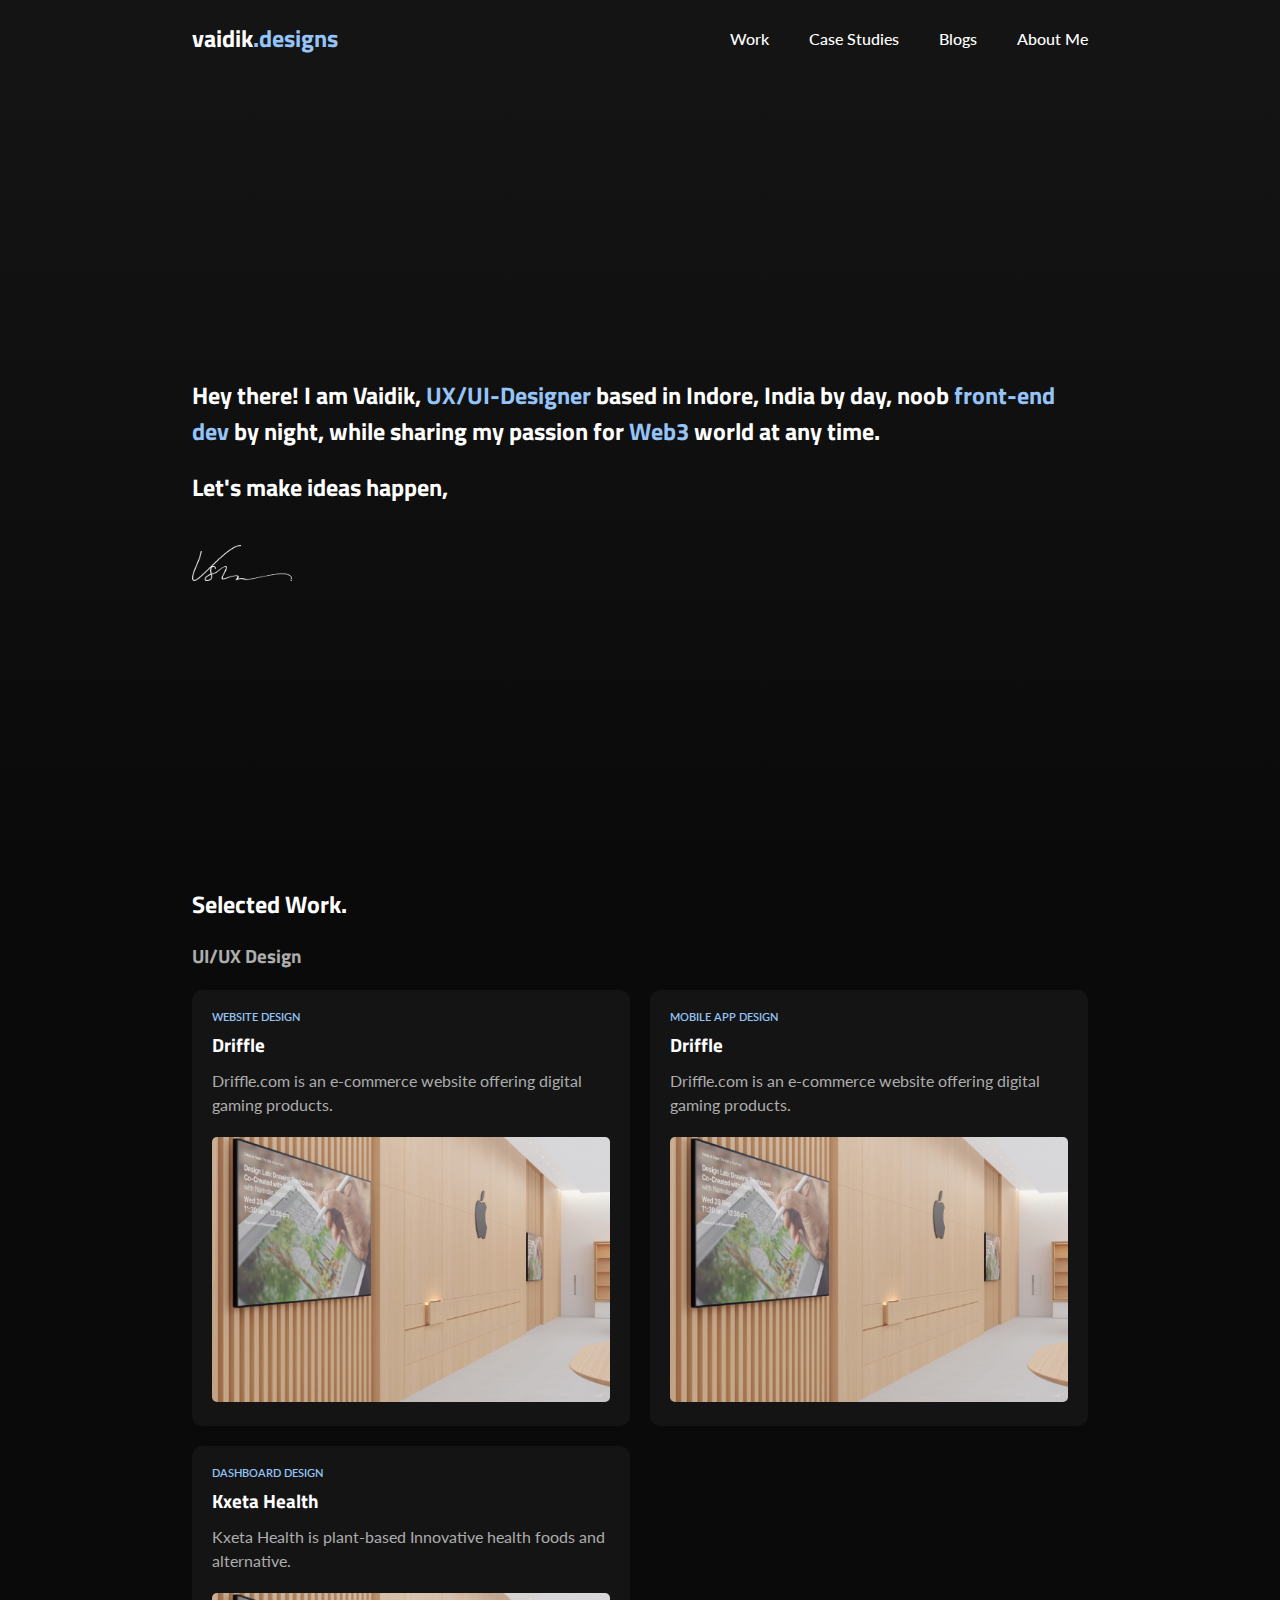
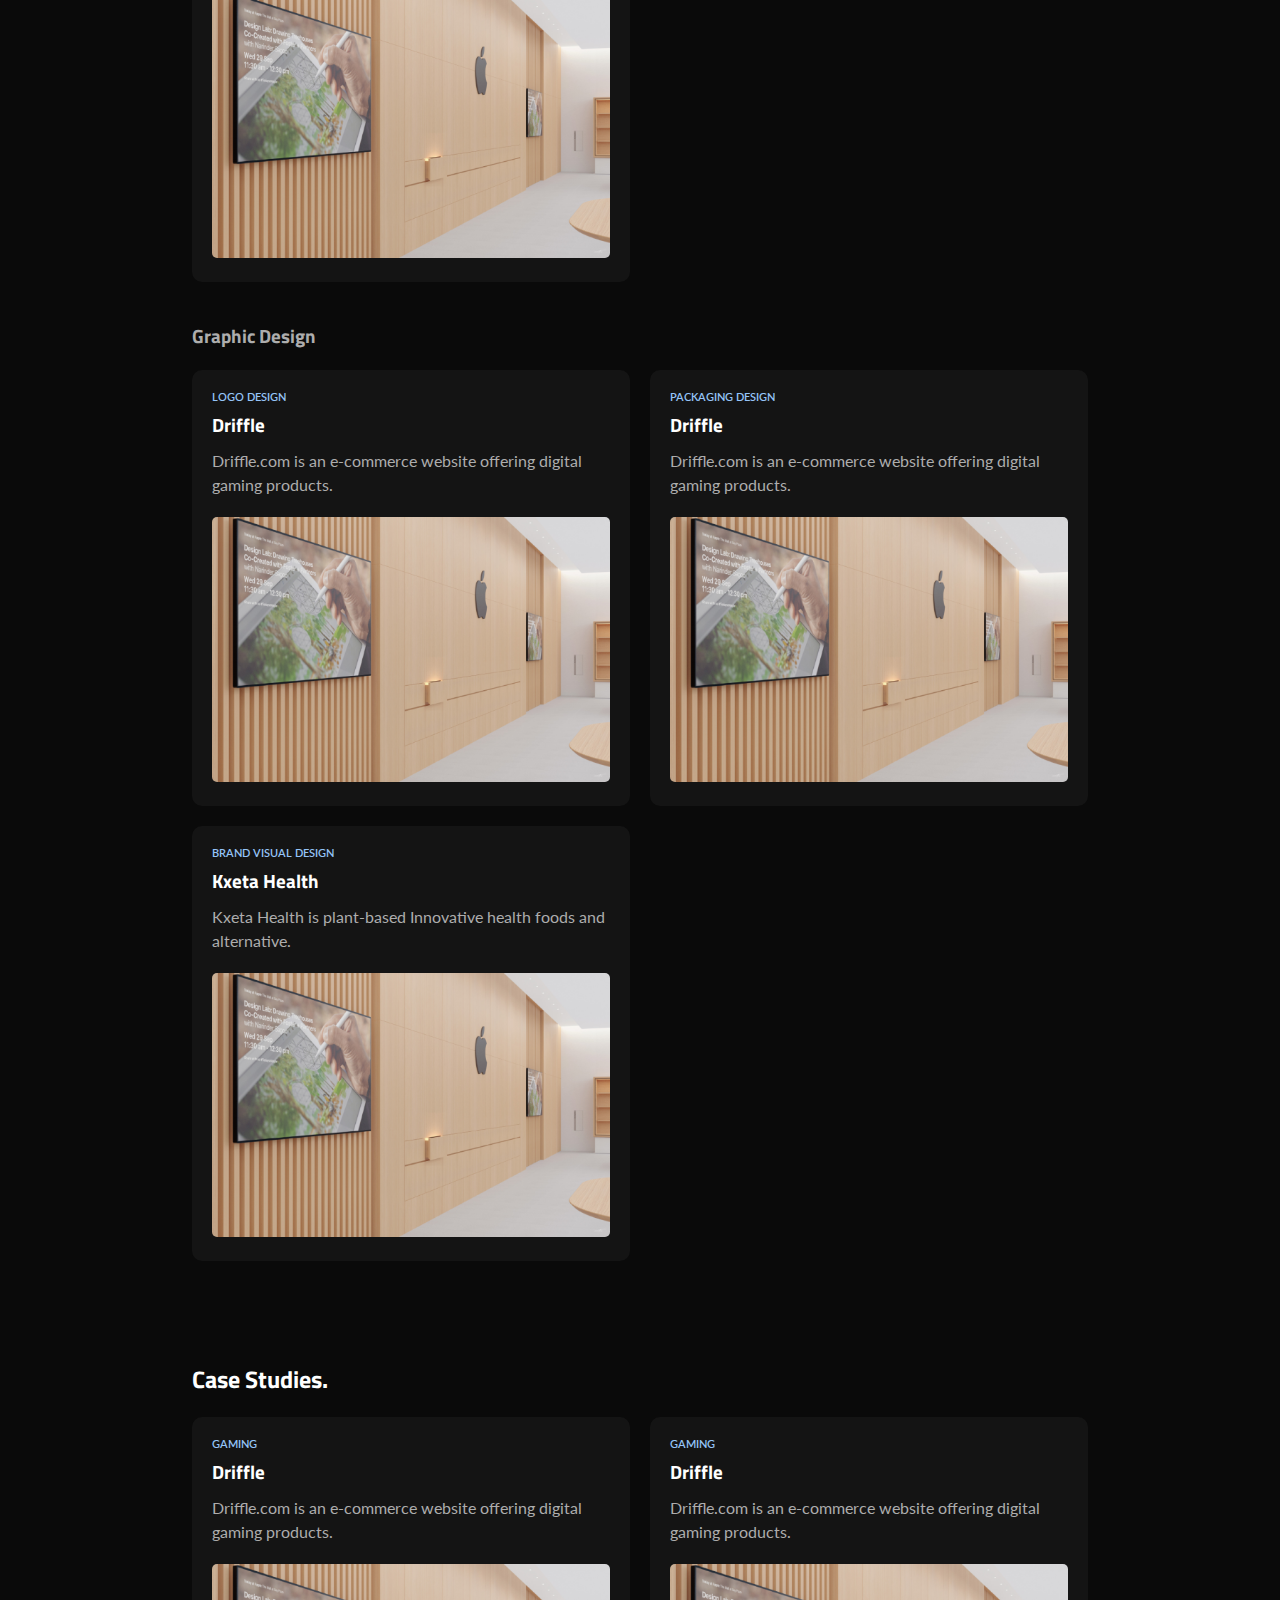
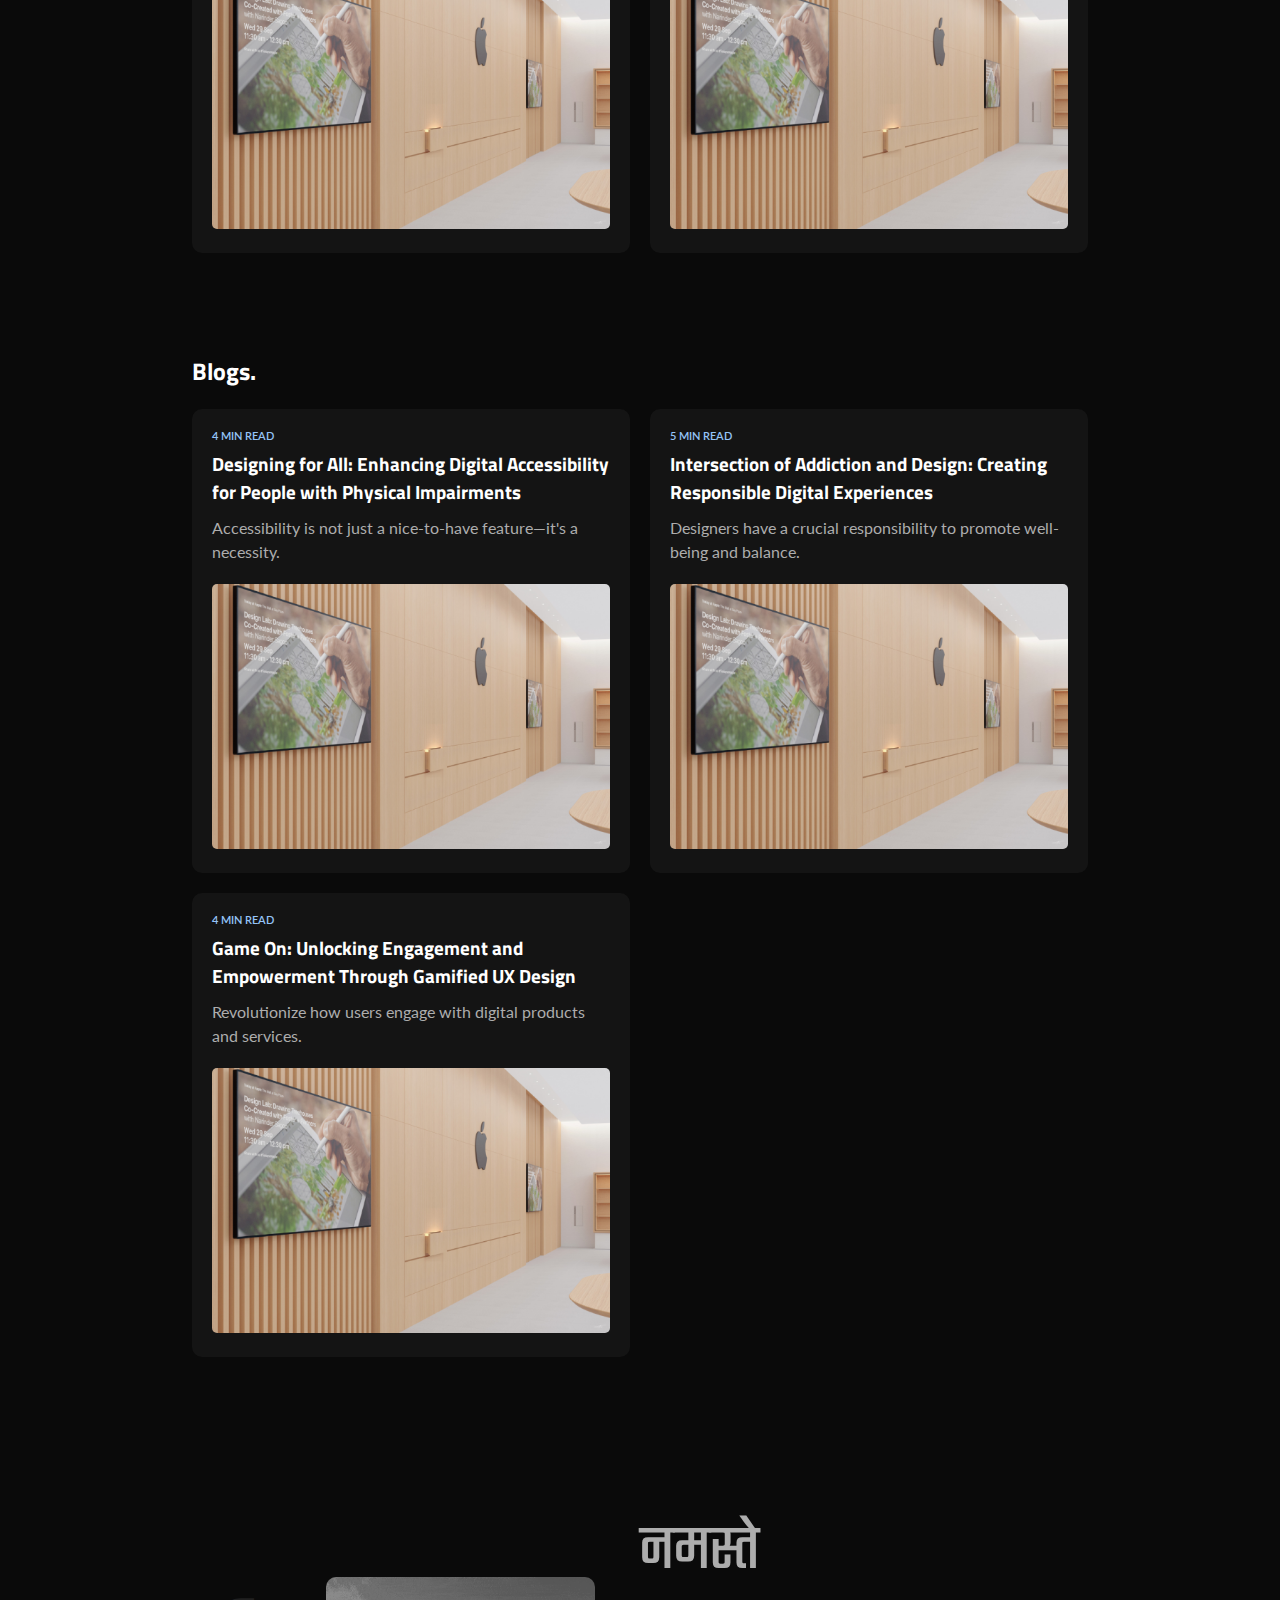
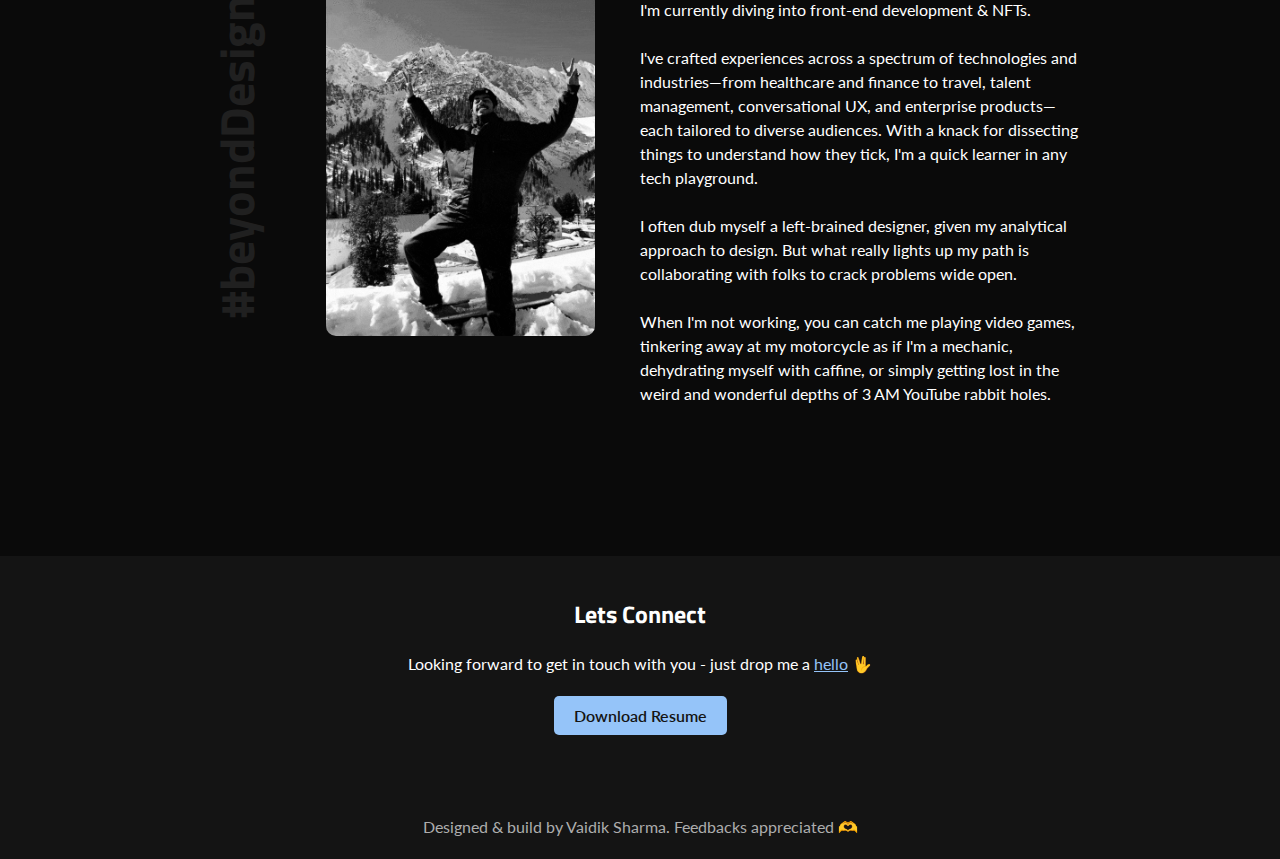
==== commit 3a2aa01c: "Add files via upload" ====
--- a/index.html
+++ b/index.html
@@ -7,6 +7,7 @@
     <title>Vaidik's Portfolio | UI/UX Design</title>
     <meta name="description" content="Explore Vaidik's portfolio showcasing UI/UX design projects, graphic design work, and insightful blog articles on design and technology. Based in Indore, India." />
     <meta name="keywords" content="UI design, UX design, graphic design, portfolio, web design, user experience, Indore, India" />
+    <meta name="theme-color" content="#101010" /> 
     <link rel="preconnect" href="https://fonts.googleapis.com" />
     <link rel="preconnect" href="https://fonts.gstatic.com" crossorigin />
     <link
@@ -36,9 +37,7 @@
       <ul class="sidebar">
 
 <li class="nav_top_mobile">
-
-        
-        <div class="logo_text">
+        <div>
           <a href="#home">
               <h2>vaidik</h2>
               <h2 class="logo_dotux">.designs</h2>
@@ -52,7 +51,8 @@
         <li><a href="#casestudies">Case Studies</a></li>
         <li><a href="#blogs">Blogs</a></li>
         <li><a href="#about">About Me</a></li>
-      </ul>
+  
+        </ul>
       <ul>
         <li><div class="logo_text">
           <a href="#home">
@@ -70,29 +70,10 @@
       </ul>
     </nav>
 
-
-
-    <!-- <header>
-         <div class="logo_text">
-            <a href="#home">
-                <h2>vaidik</h2>
-                <h2 class="logo_dotux">.designs</h2>
-            </a>
-        </div>
-<nav class="navigation">
-          <ul class="nav_links">
-            <li><a href="#projects">Work</a></li>
-            <li><a href="#casestudies">Case Studies</a></li>
-            <li><a href="#blogs">Blogs</a></li>
-            <li><a href="#about">About Me</a></li>
-          </ul>
-        </nav>  
-    </header> -->
-
     <div id="home" class="first_section">
       <div class="quote">
         <h2>
-          Hey there! I am an Vaidik,
+          Hey there! I am Vaidik,
           <em class="highlight-text">UX/UI-Designer</em> based in Indore, India
           by day, noob <em class="highlight-text">front-end dev</em> by night,
           while sharing my passion for
@@ -353,7 +334,7 @@
         ></a>
       </div>
       <p class="copyright">
-        Designed & build by Vaidik Sharma. Feedbacks Appreciated 🫶
+        Designed & build by Vaidik Sharma. Feedbacks appreciated 🫶
       </p>
     </footer>
     <script src="script.js">
--- a/stylesheet.css
+++ b/stylesheet.css
@@ -106,12 +106,12 @@
   margin-right: auto;
 }
 .sidebar {
-  padding-top: 20px;
-  padding-bottom: 40px;
+  padding: 20px 15%;
   position: fixed;
   top: 0;
   right: 0;
-  width: 250px;
+  left: 0;
+  height: 100dvh;
   background-color: #141414;
   box-shadow: -10px 0 10px rgba(0, 0, 0, 0.1);
   list-style: none;
@@ -124,26 +124,30 @@
   transition: all 0.3s ease 0s;
 }
 
+.sidebar h2 {
+  margin-bottom: 0;
+}
+
+.sidebar_bottom_text {
+  margin-top: 250px;
+  color: #adadad;
+  text-align: center;
+}
+
 .nav_top_mobile {
-  width: 100%;
   display: flex;
   align-items: center;
   justify-content: space-between;
 }
 
 .sidebar li {
-  /* width: 100dvw; */
-  padding-left: 15%;
-}
+  width: 70%;
+}
+
 .sidebar a {
-  /* width: 100%; */
   padding-left: 0;
 }
-.sidebar a:hover {
-  /* width: 100%; */
-  color: #95c4f9;
-  padding-left: 0;
-}
+
 .menu-button {
   display: none;
 }
@@ -350,6 +354,7 @@
   }
 
   .hindi {
+    margin-top: 40px;
     font-size: 2rem;
     text-align: center; /* Center align text on mobile */
   }
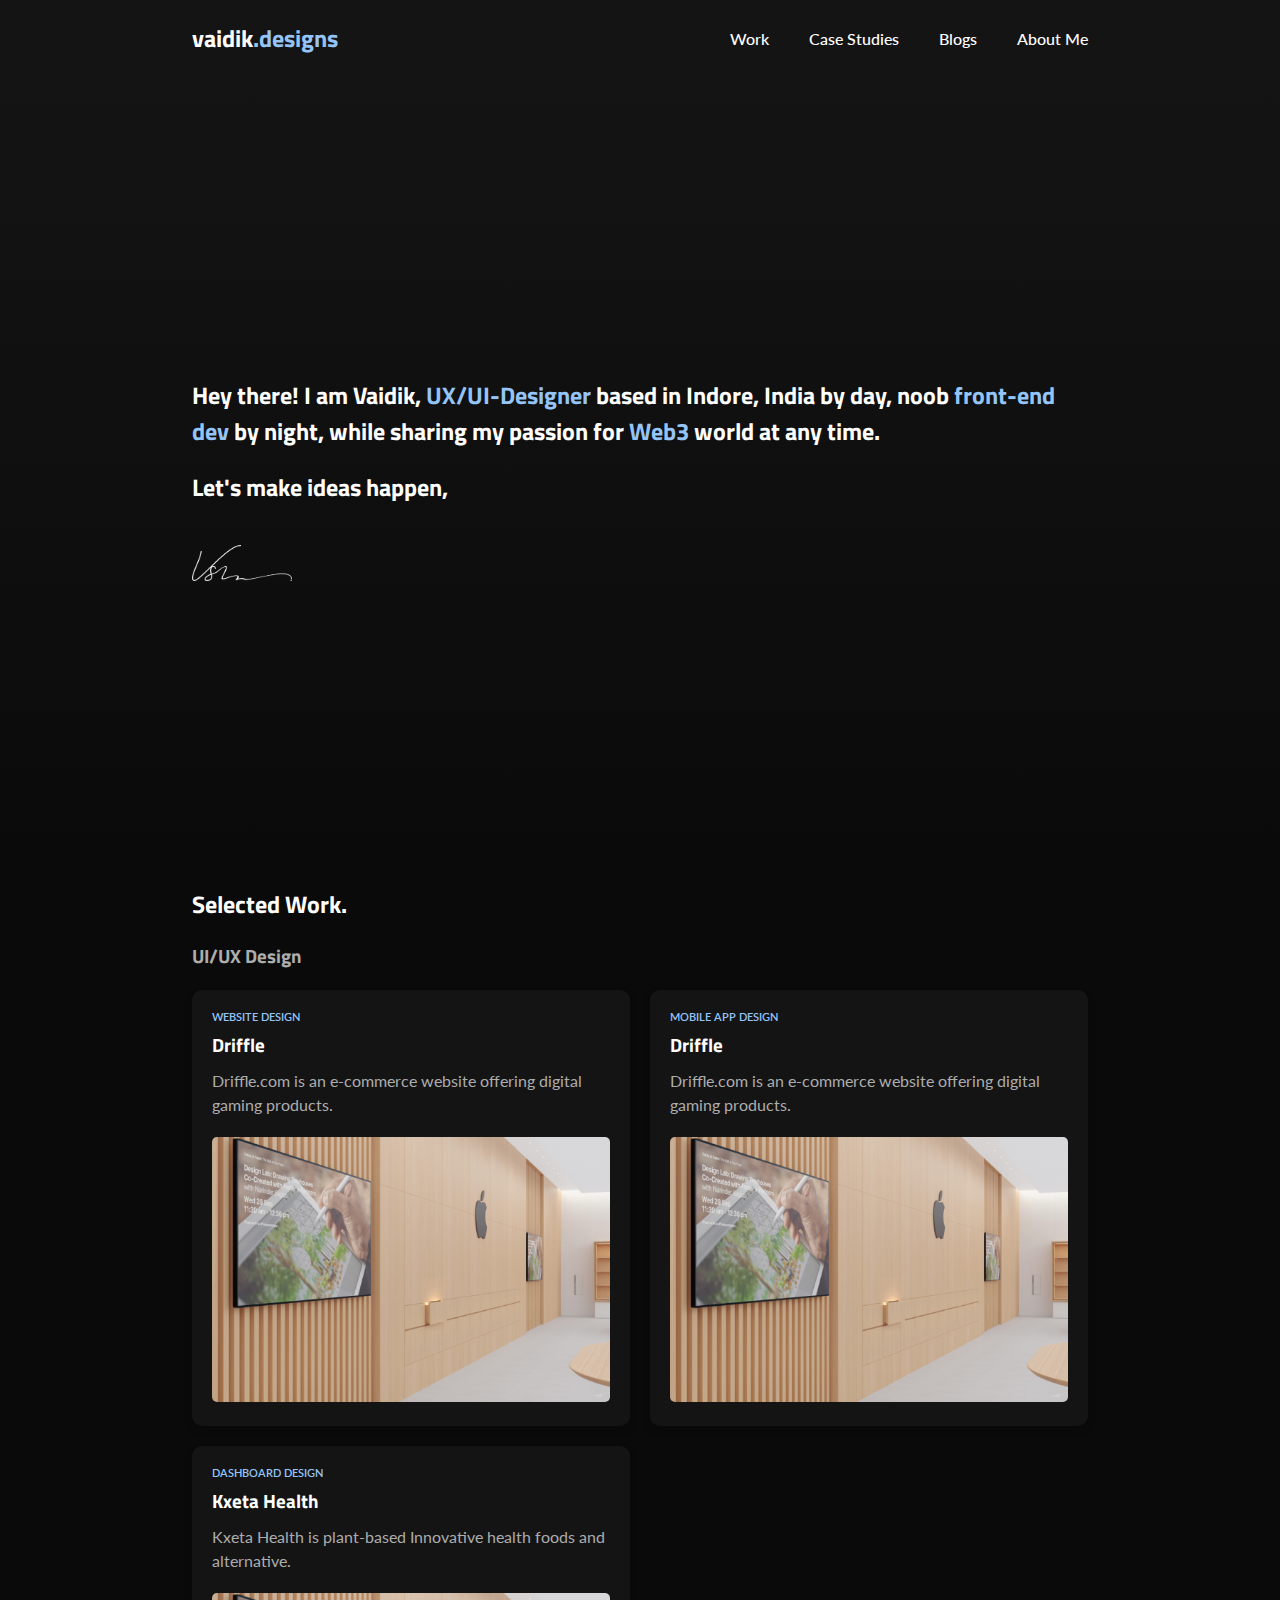
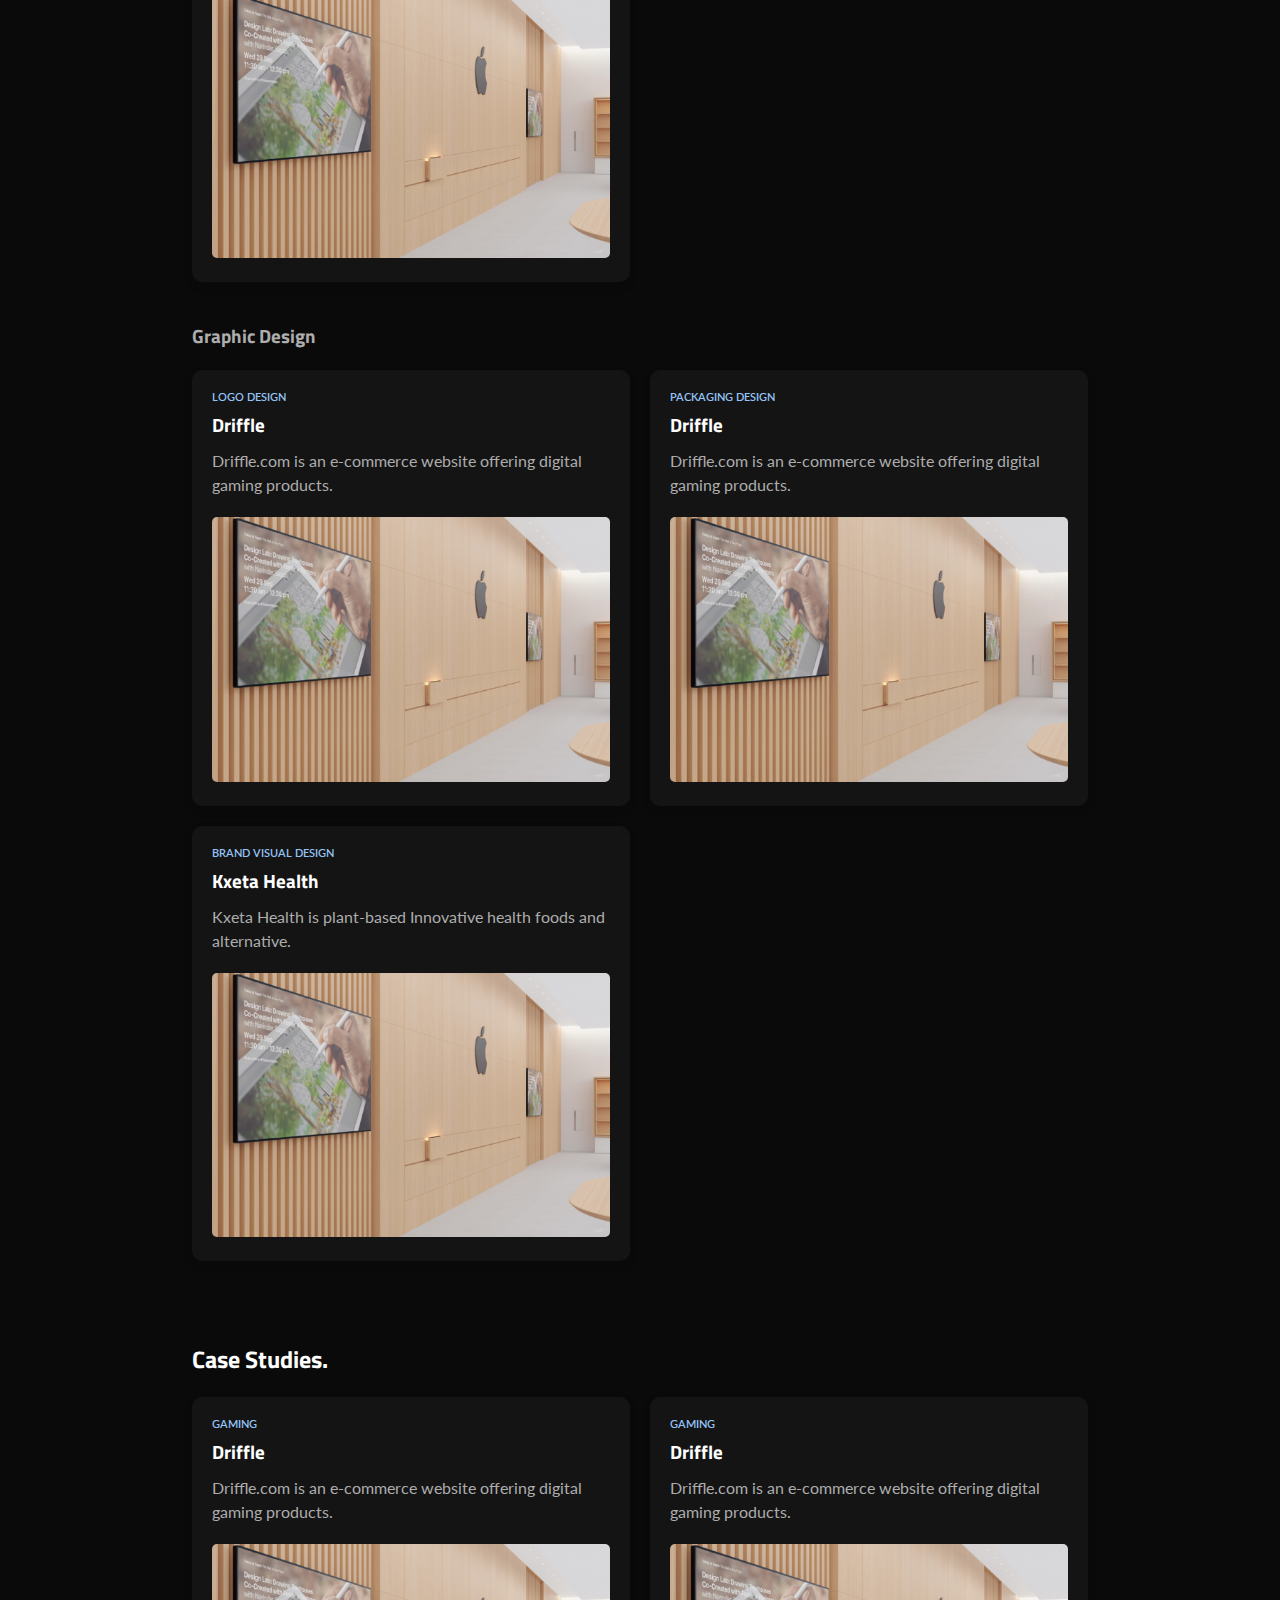
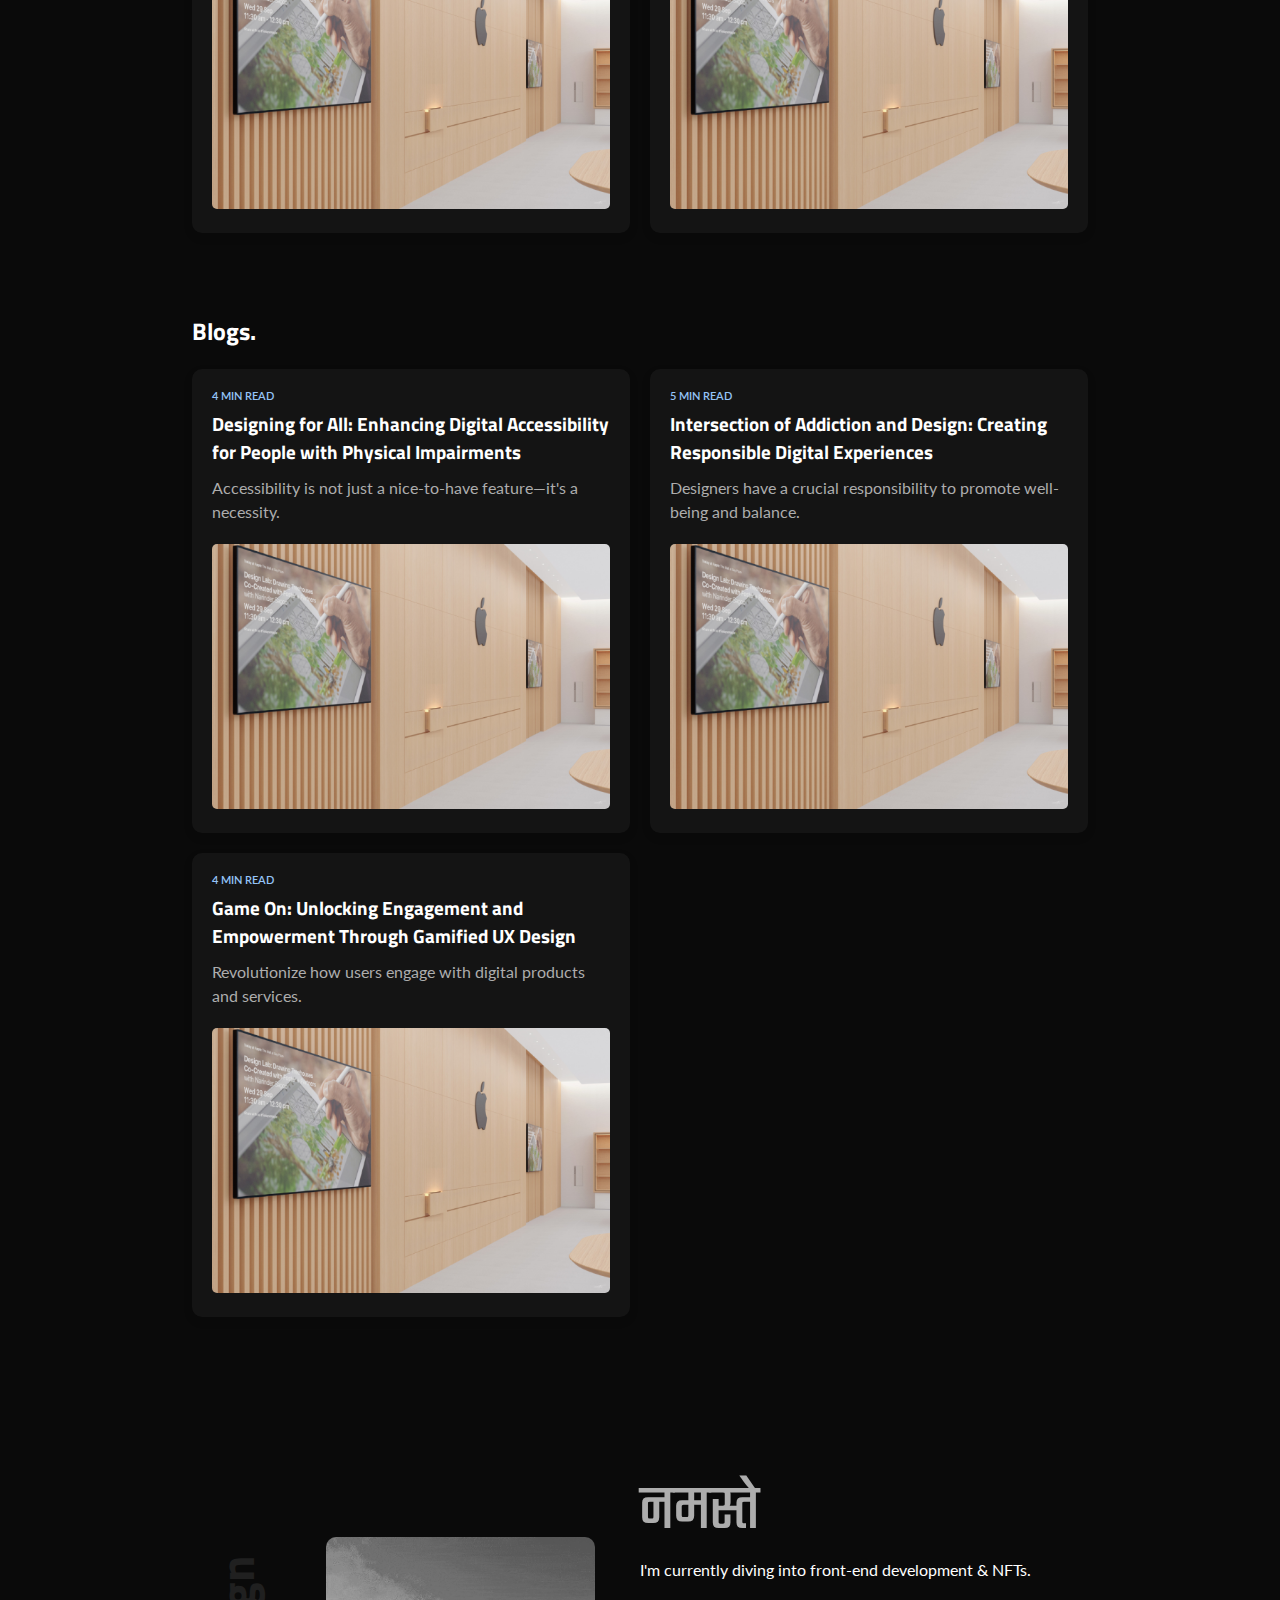
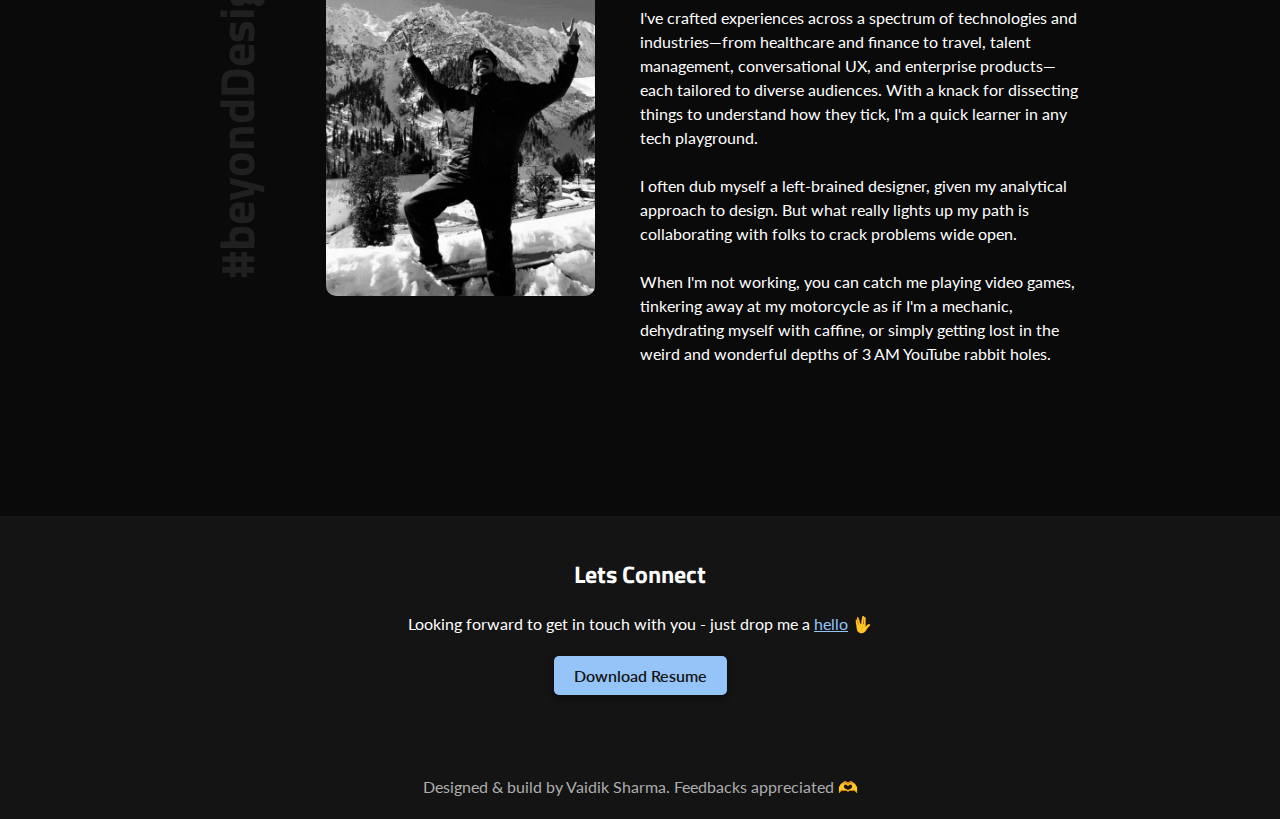
==== commit adff3fab: "Add files via upload" ====
--- a/index.html
+++ b/index.html
@@ -33,7 +33,7 @@
     <link rel="shortcut icon" type="x-icon" href="favicon.png">  
 </head>
   <body>
-    <nav>
+    <nav class="header-wrapper">
       <ul class="sidebar">
 
 <li class="nav_top_mobile">
--- a/stylesheet.css
+++ b/stylesheet.css
@@ -78,6 +78,12 @@
   z-index: 1;
 }
 
+@media (max-width: 500px) {
+  nav {
+    padding: 20px 10%;
+  }
+}
+
 nav ul {
   width: 100%;
   list-style: none;
@@ -105,8 +111,14 @@
 nav li:first-child {
   margin-right: auto;
 }
+
+.shadow {
+  box-shadow: 0 6px 10px 1px rgba(10, 10, 10, 0.3);
+  transition: all 0.5s ease;
+}
+
 .sidebar {
-  padding: 20px 15%;
+  padding: 20px 10%;
   position: fixed;
   top: 0;
   right: 0;
@@ -128,12 +140,6 @@
   margin-bottom: 0;
 }
 
-.sidebar_bottom_text {
-  margin-top: 250px;
-  color: #adadad;
-  text-align: center;
-}
-
 .nav_top_mobile {
   display: flex;
   align-items: center;
@@ -141,7 +147,7 @@
 }
 
 .sidebar li {
-  width: 70%;
+  width: 80%;
 }
 
 .sidebar a {
@@ -205,10 +211,12 @@
   cursor: pointer;
   transition: all 0.3s ease 0s;
   margin-bottom: 40px;
+  box-shadow: rgba(0, 0, 0, 0.16) 0px 3px 6px, rgba(0, 0, 0, 0.23) 0px 3px 6px;
 }
 
 button:hover {
   background-color: #aad0fa;
+  box-shadow: rgba(0, 0, 0, 0.19) 0px 10px 20px, rgba(0, 0, 0, 0.23) 0px 6px 6px;
 }
 
 .tile_grid a {
@@ -235,6 +243,13 @@
   margin-right: 15%;
 }
 
+@media (max-width: 500px) {
+  .quote {
+    margin-left: 10%;
+    margin-right: 10%;
+  }
+}
+
 .signature {
   width: 100px;
   height: auto;
@@ -254,13 +269,32 @@
   margin-top: 0px;
 }
 
+@media (max-width: 500px) {
+  .project_section {
+    padding: 0 10%;
+  }
+}
+
 .casestudies_section {
   padding: 0 15%;
-  margin-top: 100px;
-}
+  margin-top: 80px;
+}
+
+@media (max-width: 500px) {
+  .casestudies_section {
+    padding: 0 10%;
+  }
+}
+
 .blogs_section {
   padding: 0 15%;
-  margin-top: 100px;
+  margin-top: 80px;
+}
+
+@media (max-width: 500px) {
+  .blogs_section {
+    padding: 0 10%;
+  }
 }
 
 .project_subheading h3 {
@@ -300,12 +334,14 @@
   padding: 20px;
   border-radius: 10px;
   align-self: stretch;
+  box-shadow: rgba(0, 0, 0, 0.1) 0px 4px 10px;
 }
 
 .tile_card:hover {
   background-color: #202020;
   transition: all 0.2s ease-in-out;
   transform: scale(1.01);
+  box-shadow: rgba(0, 0, 0, 0.35) 0px 5px 15px;
 }
 
 .tile_card:hover h3 {
@@ -345,18 +381,9 @@
 @media (max-width: 500px) {
   .about_section {
     grid-template-columns: 1fr;
-  }
-
-  .vertical_text {
-    text-align: center;
-    transform: rotate(0deg);
-    color: #95c4f9;
-  }
-
-  .hindi {
-    margin-top: 40px;
-    font-size: 2rem;
-    text-align: center; /* Center align text on mobile */
+    padding: 0 10%;
+    margin-top: 80px;
+    margin-bottom: 80px;
   }
 }
 
@@ -373,6 +400,14 @@
   cursor: default;
 }
 
+@media (max-width: 500px) {
+  .vertical_text {
+    transform: rotate(0deg);
+    font-size: 2.5rem;
+    margin-bottom: 20px;
+  }
+}
+
 .about_img_div {
   align-self: stretch;
   display: flex;
@@ -406,6 +441,13 @@
   cursor: default;
 }
 
+@media (max-width: 500px) {
+  .hindi {
+    margin-top: 40px;
+    font-size: 3rem;
+  }
+}
+
 footer {
   padding: 0 15%;
   text-align: center;
@@ -416,6 +458,12 @@
   justify-content: center;
 }
 
+@media (max-width: 500px) {
+  footer {
+    padding: 0 10%;
+  }
+}
+
 footer h2 {
   margin-top: 40px;
 }
